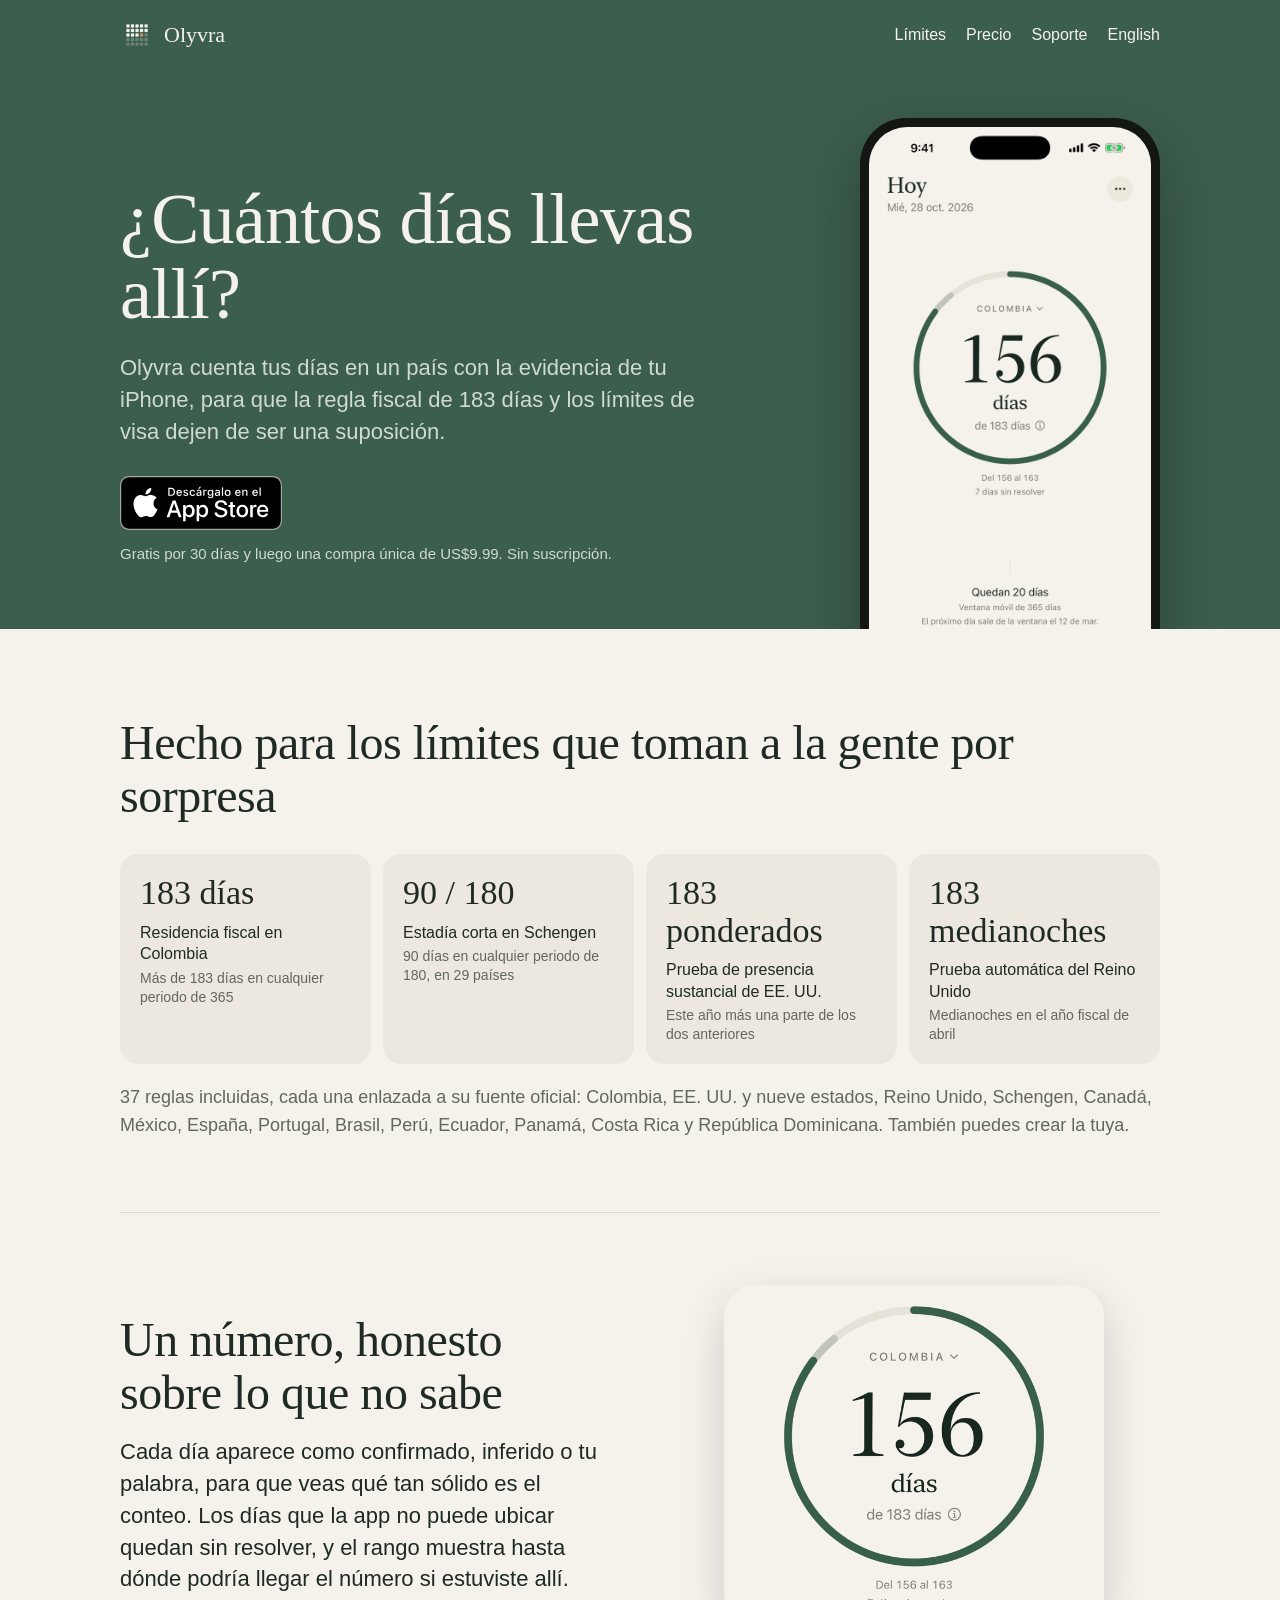
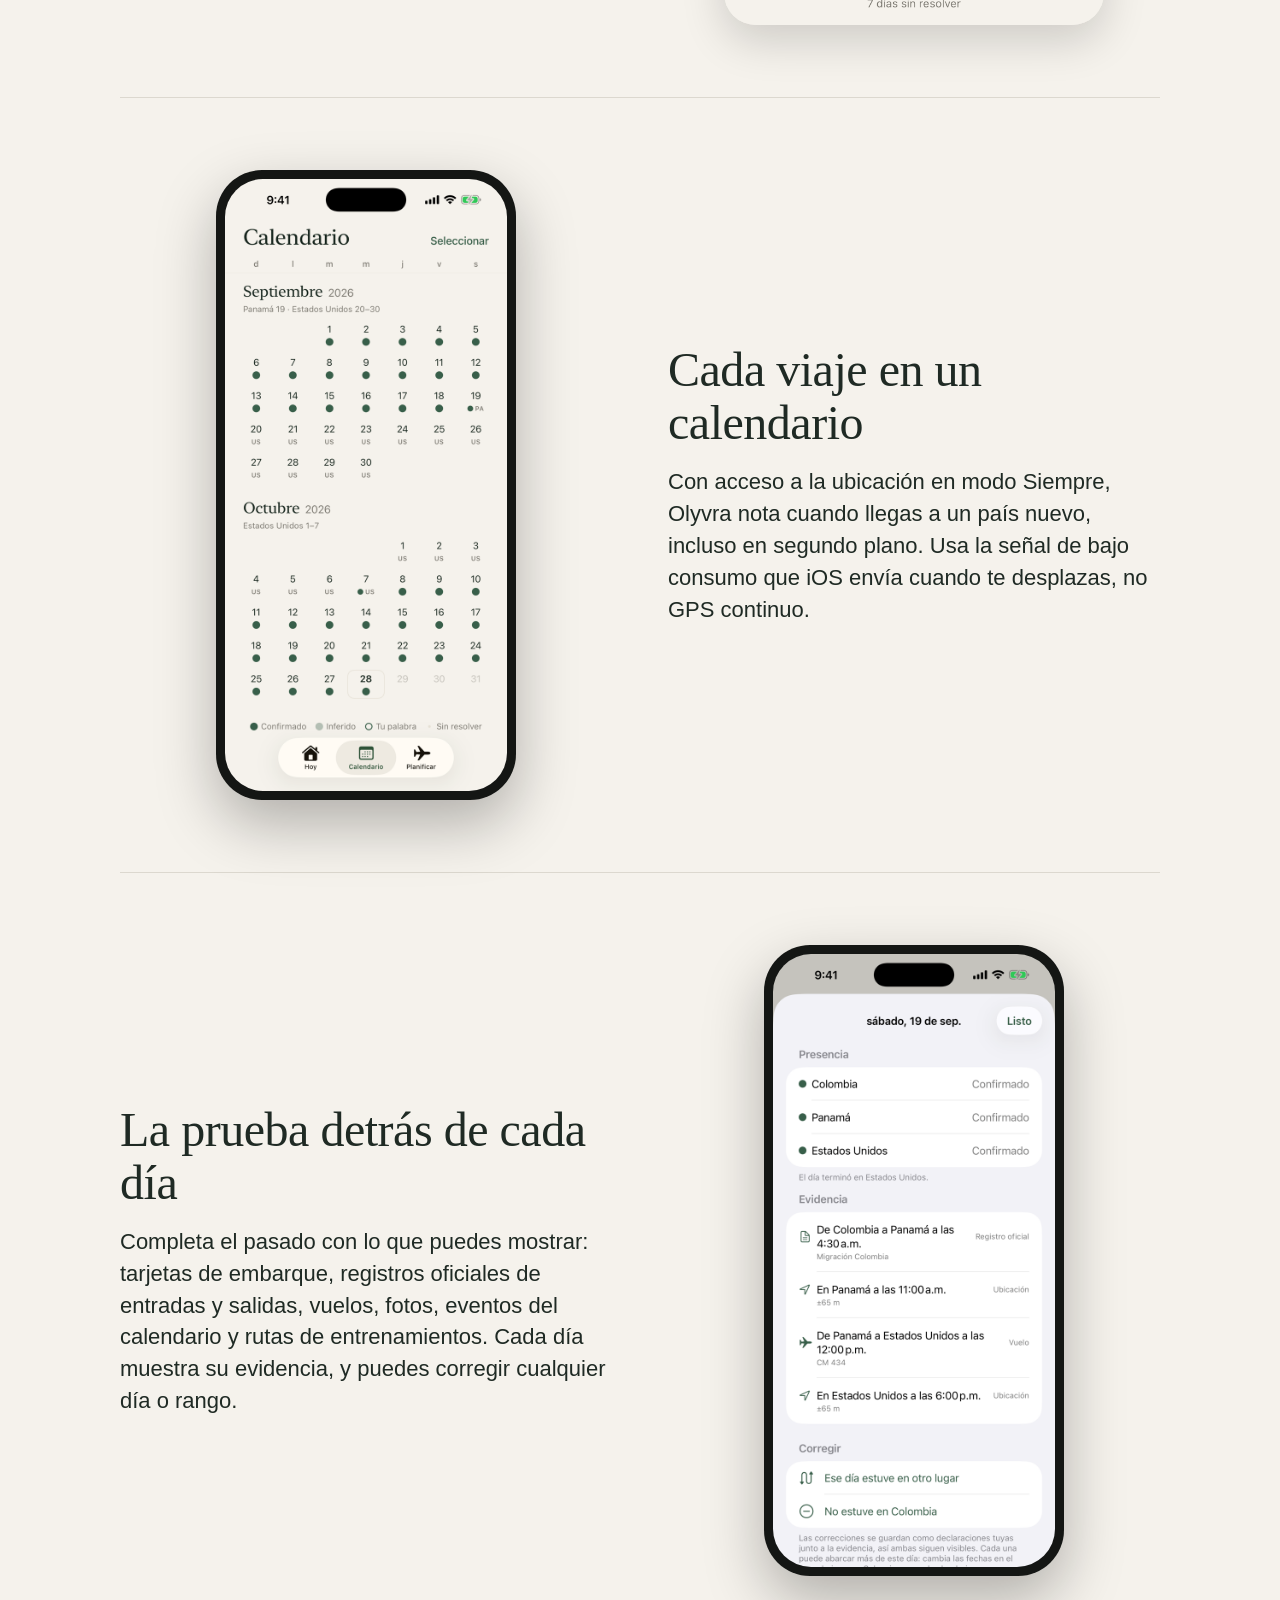
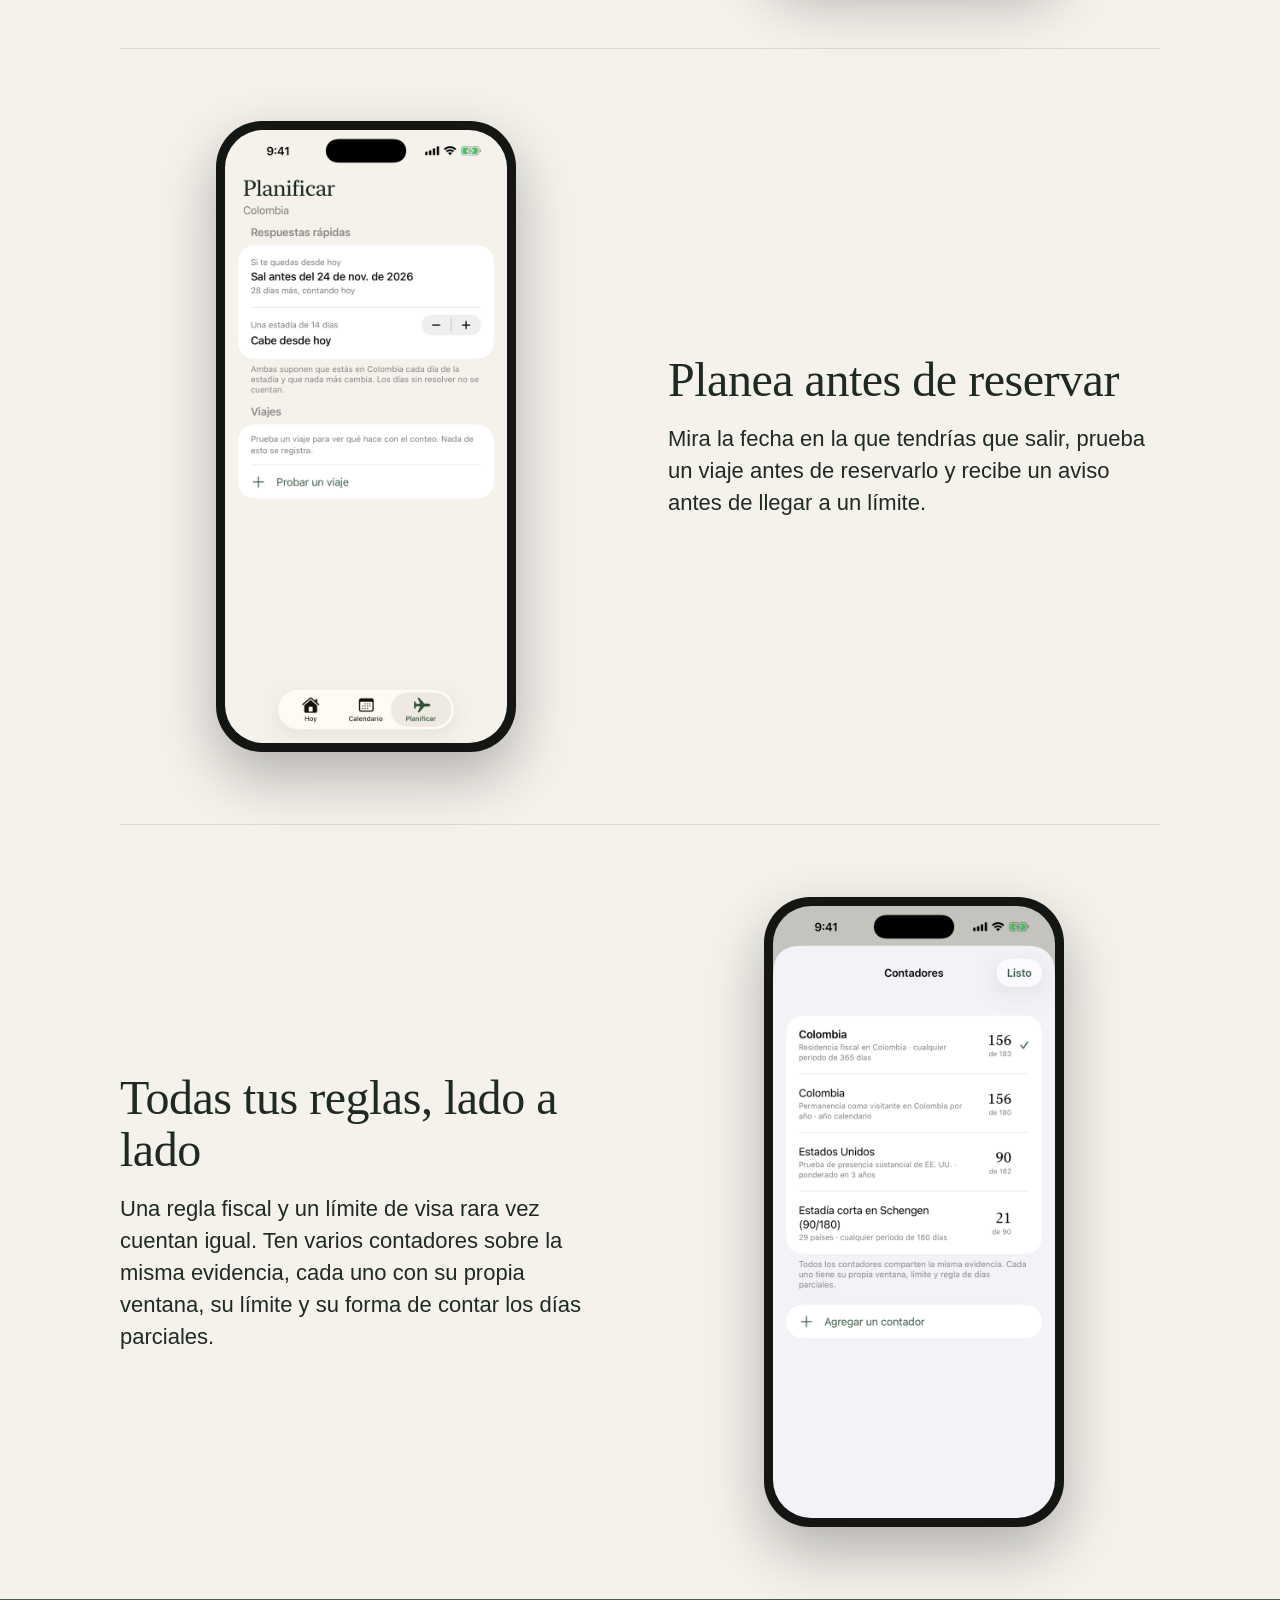
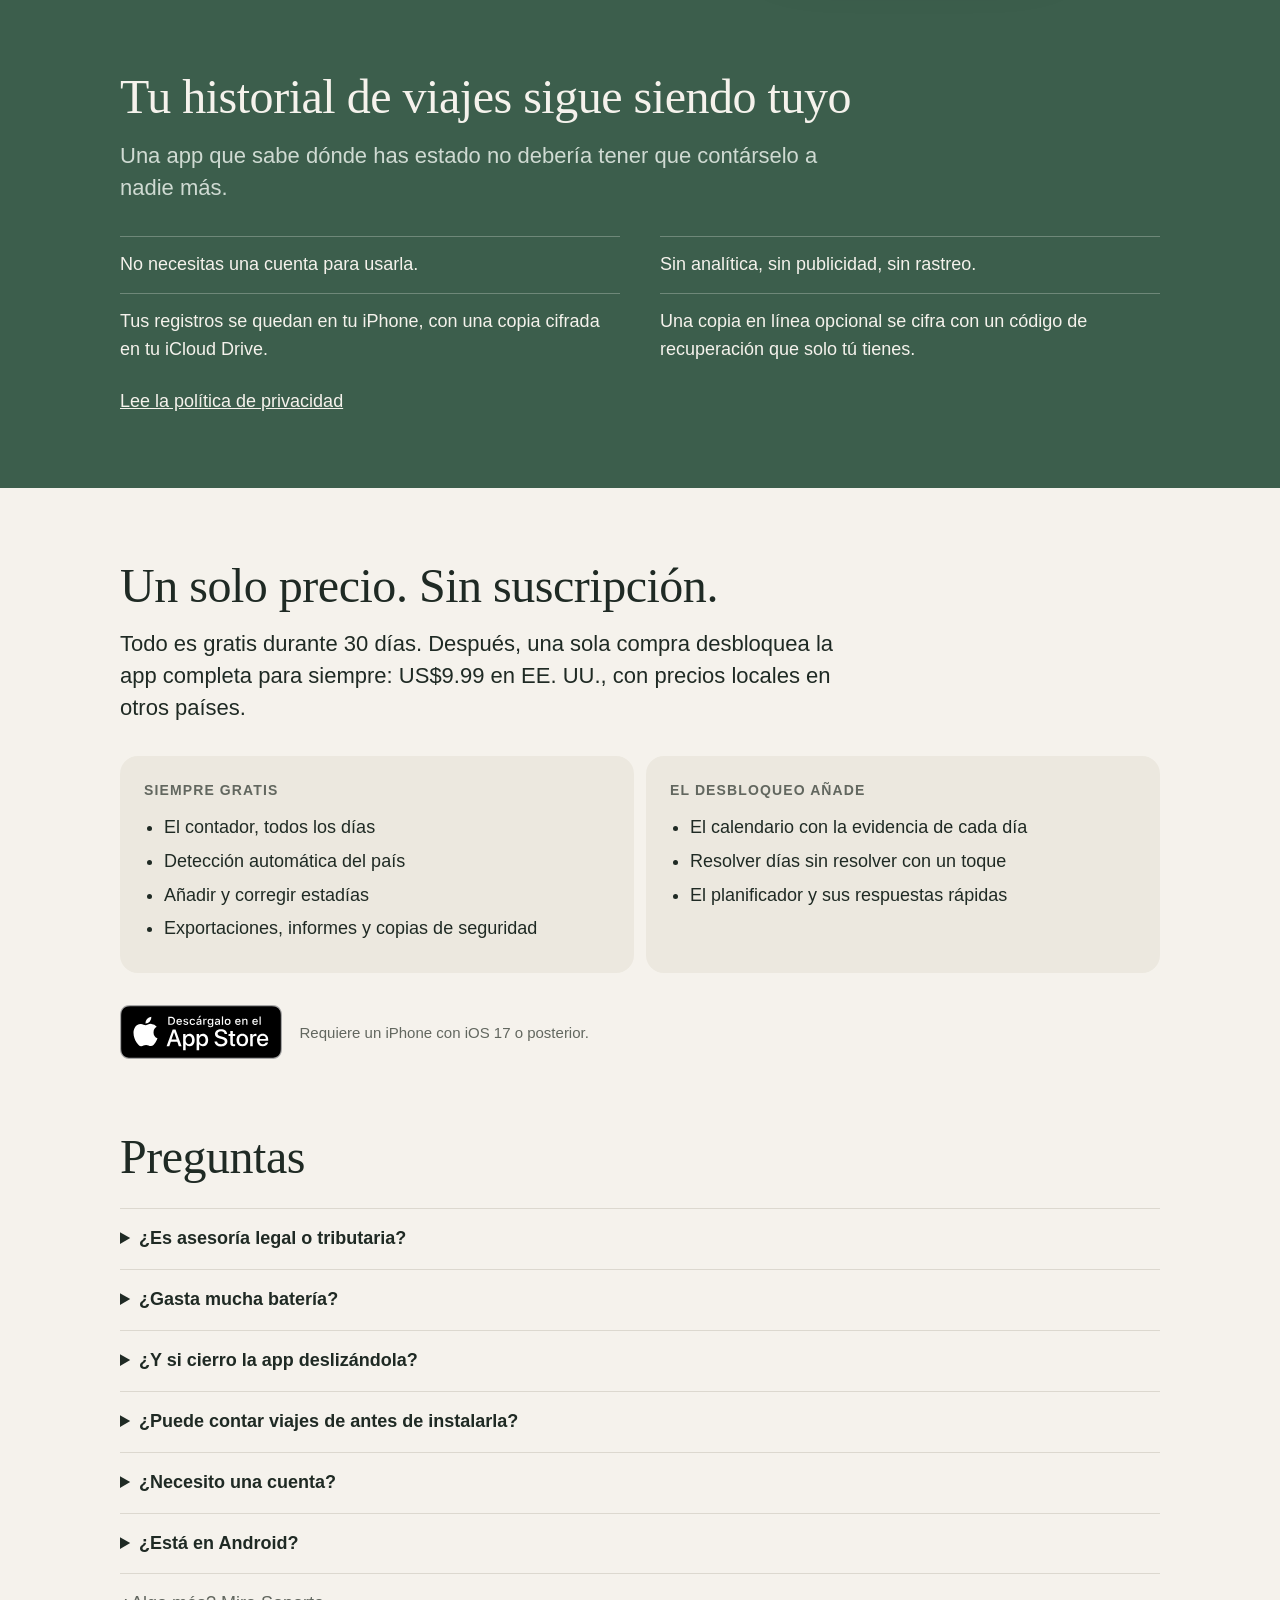
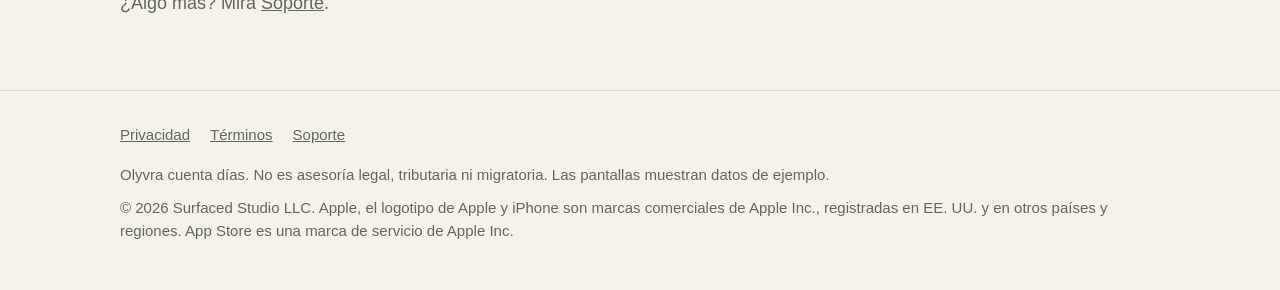
==== es.html @ abf56917 "Update pages from olyvra 234741b" ====
<!doctype html>
<html lang="es">
<head>
<meta charset="utf-8">
<meta name="viewport" content="width=device-width, initial-scale=1">
<title>Olyvra: contador de días para residencia fiscal y visas</title>
<meta name="description" content="Olyvra cuenta los días que pasas en un país, con la evidencia de tu iPhone. Hecho para la regla fiscal de 183 días, Schengen 90/180 y los límites de visa. Sin cuenta obligatoria.">
<link rel="canonical" href="https://olyvra.surfacedtourstudio.com/es.html">
<link rel="alternate" hreflang="en" href="https://olyvra.surfacedtourstudio.com/">
<link rel="alternate" hreflang="es" href="https://olyvra.surfacedtourstudio.com/es.html">
<link rel="alternate" hreflang="x-default" href="https://olyvra.surfacedtourstudio.com/">
<meta name="apple-itunes-app" content="app-id=6828036236">
<meta name="theme-color" content="#3c5e4c">
<meta property="og:type" content="website">
<meta property="og:title" content="Olyvra: contador de días para residencia fiscal y visas">
<meta property="og:description" content="Olyvra cuenta los días que pasas en un país, con la evidencia de tu iPhone. Hecho para la regla fiscal de 183 días, Schengen 90/180 y los límites de visa. Sin cuenta obligatoria.">
<meta property="og:url" content="https://olyvra.surfacedtourstudio.com/es.html">
<meta property="og:image" content="https://olyvra.surfacedtourstudio.com/img/og-es.png">
<meta name="twitter:card" content="summary_large_image">
<link rel="icon" href="img/favicon.png">
<link rel="apple-touch-icon" href="img/apple-touch-icon.png">
<link rel="stylesheet" href="landing.css">
<script type="application/ld+json">{"@context": "https://schema.org", "@type": "MobileApplication", "name": "Olyvra", "operatingSystem": "iOS 17.0 or later", "applicationCategory": "TravelApplication", "description": "Olyvra cuenta los días que pasas en un país, con la evidencia de tu iPhone. Hecho para la regla fiscal de 183 días, Schengen 90/180 y los límites de visa. Sin cuenta obligatoria.", "url": "https://olyvra.surfacedtourstudio.com/es.html", "downloadUrl": "https://apps.apple.com/app/id6828036236", "inLanguage": ["en", "es"], "offers": {"@type": "Offer", "price": "0", "priceCurrency": "USD"}}</script>
</head>
<body>
<header class="hero">
  <div class="wrap">
    <div class="bar">
      <a class="brand" href="es.html"><img src="img/icon-256.png" width="34" height="34" alt="">Olyvra</a>
      <nav><a class="wide" href="#limits">Límites</a><a class="wide" href="#price">Precio</a><a class="wide" href="support.html#es">Soporte</a><a href="index.html" lang="en">English</a></nav>
    </div>
    <div class="hero-grid">
      <div>
        <h1>¿Cuántos días llevas allí?</h1>
        <p class="lede">Olyvra cuenta tus días en un país con la evidencia de tu iPhone, para que la regla fiscal de 183 días y los límites de visa dejen de ser una suposición.</p>
        <div class="get"><a href="https://apps.apple.com/app/id6828036236"><img src="img/es/app-store-badge.svg" width="162" height="54" alt="Descargar en el App Store"></a><span>Gratis por 30 días y luego una compra única de US$9.99. Sin suscripción.</span></div>
      </div>
      <div class="phone"><img src="img/es/1-today.png" width="660" height="1434" fetchpriority="high" alt="Olyvra mostrando 156 de 183 días en Colombia, con 20 días restantes"></div>
    </div>
  </div>
</header>
<main>
  <section class="limits wrap" id="limits">
    <h2>Hecho para los límites que toman a la gente por sorpresa</h2>
    <div class="limit-grid">
      <div class="limit"><b>183 días</b><span>Residencia fiscal en Colombia</span><small>Más de 183 días en cualquier periodo de 365</small></div>
      <div class="limit"><b>90 / 180</b><span>Estadía corta en Schengen</span><small>90 días en cualquier periodo de 180, en 29 países</small></div>
      <div class="limit"><b>183 ponderados</b><span>Prueba de presencia sustancial de EE. UU.</span><small>Este año más una parte de los dos anteriores</small></div>
      <div class="limit"><b>183 medianoches</b><span>Prueba automática del Reino Unido</span><small>Medianoches en el año fiscal de abril</small></div>
    </div>
    <p class="muted">37 reglas incluidas, cada una enlazada a su fuente oficial: Colombia, EE. UU. y nueve estados, Reino Unido, Schengen, Canadá, México, España, Portugal, Brasil, Perú, Ecuador, Panamá, Costa Rica y República Dominicana. También puedes crear la tuya.</p>
  </section>
  <div class="wrap">
    <section class="feature">
      <div><h2>Un número, honesto sobre lo que no sabe</h2><p class="lede">Cada día aparece como confirmado, inferido o tu palabra, para que veas qué tan sólido es el conteo. Los días que la app no puede ubicar quedan sin resolver, y el rango muestra hasta dónde podría llegar el número si estuviste allí.</p></div>
      <div class="crop"><img src="img/es/1-today.png" width="660" height="1434" loading="lazy" alt="El conteo de 156 días, con un rango del 156 al 163 y 7 días sin resolver"></div>
    </section>
    <section class="feature">
      <div><h2>Cada viaje en un calendario</h2><p class="lede">Con acceso a la ubicación en modo Siempre, Olyvra nota cuando llegas a un país nuevo, incluso en segundo plano. Usa la señal de bajo consumo que iOS envía cuando te desplazas, no GPS continuo.</p></div>
      <div class="phone"><img src="img/es/2-calendar.png" width="660" height="1434" loading="lazy" alt="El calendario, con días en Panamá y Estados Unidos marcados"></div>
    </section>
    <section class="feature">
      <div><h2>La prueba detrás de cada día</h2><p class="lede">Completa el pasado con lo que puedes mostrar: tarjetas de embarque, registros oficiales de entradas y salidas, vuelos, fotos, eventos del calendario y rutas de entrenamientos. Cada día muestra su evidencia, y puedes corregir cualquier día o rango.</p></div>
      <div class="phone"><img src="img/es/3-day.png" width="660" height="1434" loading="lazy" alt="Un día de viaje, con un registro oficial, un vuelo y lecturas de ubicación como evidencia"></div>
    </section>
    <section class="feature">
      <div><h2>Planea antes de reservar</h2><p class="lede">Mira la fecha en la que tendrías que salir, prueba un viaje antes de reservarlo y recibe un aviso antes de llegar a un límite.</p></div>
      <div class="phone"><img src="img/es/4-plan.png" width="660" height="1434" loading="lazy" alt="El planificador, con una fecha de salida y una estadía que cabe"></div>
    </section>
    <section class="feature">
      <div><h2>Todas tus reglas, lado a lado</h2><p class="lede">Una regla fiscal y un límite de visa rara vez cuentan igual. Ten varios contadores sobre la misma evidencia, cada uno con su propia ventana, su límite y su forma de contar los días parciales.</p></div>
      <div class="phone"><img src="img/es/5-counters.png" width="660" height="1434" loading="lazy" alt="Cuatro contadores: residencia fiscal en Colombia, permanencia como visitante en Colombia, la prueba de presencia sustancial de EE. UU. y Schengen"></div>
    </section>
  </div>
  <section class="privacy">
    <div class="wrap">
      <h2>Tu historial de viajes sigue siendo tuyo</h2>
      <p class="lede">Una app que sabe dónde has estado no debería tener que contárselo a nadie más.</p>
      <ul>
      <li>No necesitas una cuenta para usarla.</li>
      <li>Sin analítica, sin publicidad, sin rastreo.</li>
      <li>Tus registros se quedan en tu iPhone, con una copia cifrada en tu iCloud Drive.</li>
      <li>Una copia en línea opcional se cifra con un código de recuperación que solo tú tienes.</li>
      </ul>
      <a href="privacy.html#es">Lee la política de privacidad</a>
    </div>
  </section>
  <section class="price wrap" id="price">
    <h2>Un solo precio. Sin suscripción.</h2>
    <p class="lede">Todo es gratis durante 30 días. Después, una sola compra desbloquea la app completa para siempre: US$9.99 en EE. UU., con precios locales en otros países.</p>
    <div class="cols">
      <div class="col"><h3>Siempre gratis</h3><ul><li>El contador, todos los días</li><li>Detección automática del país</li><li>Añadir y corregir estadías</li><li>Exportaciones, informes y copias de seguridad</li></ul></div>
      <div class="col"><h3>El desbloqueo añade</h3><ul><li>El calendario con la evidencia de cada día</li><li>Resolver días sin resolver con un toque</li><li>El planificador y sus respuestas rápidas</li></ul></div>
    </div>
    <div class="get"><a href="https://apps.apple.com/app/id6828036236"><img src="img/es/app-store-badge.svg" width="162" height="54" alt="Descargar en el App Store"></a><span>Requiere un iPhone con iOS 17 o posterior.</span></div>
  </section>
  <section class="faq wrap">
    <h2>Preguntas</h2>
    <details><summary>¿Es asesoría legal o tributaria?</summary><p>No. Olyvra cuenta días. No decide tu residencia fiscal ni tu situación migratoria, que dependen de reglas y hechos que la app no puede ver. Verifica lo importante con la autoridad o con un profesional calificado.</p></details>
    <details><summary>¿Gasta mucha batería?</summary><p>No usa GPS continuo. Se apoya en la señal de ubicación de bajo consumo que iOS ya envía cuando te desplazas una distancia significativa.</p></details>
    <details><summary>¿Y si cierro la app deslizándola?</summary><p>iOS deja de despertar una app que cerraste deslizándola, así que la detección se detiene hasta que la abras de nuevo. Si Olyvra pasa un tiempo sin noticias, envía una notificación para preguntar si sigues en el mismo país, así que activa las notificaciones. Si no, simplemente déjala en segundo plano.</p></details>
    <details><summary>¿Puede contar viajes de antes de instalarla?</summary><p>Sí, con lo que puedes mostrar: tarjetas de embarque, registros de vuelos, registros oficiales, fotos y más. Los días que no puede ubicar quedan sin resolver hasta que los aclares.</p></details>
    <details><summary>¿Necesito una cuenta?</summary><p>No. Solo existe una cuenta para la copia en línea opcional, con Iniciar sesión con Apple, y puedes eliminarla en la app cuando quieras.</p></details>
    <details><summary>¿Está en Android?</summary><p>Por ahora no. Olyvra es para iPhone.</p></details>
    <p class="muted" style="margin-top:16px">¿Algo más? Mira <a href="support.html#es">Soporte</a>.</p>
  </section>
</main>
<footer>
  <div class="wrap">
    <nav><a href="privacy.html#es">Privacidad</a><a href="terms.html#es">Términos</a><a href="support.html#es">Soporte</a></nav>
    <p>Olyvra cuenta días. No es asesoría legal, tributaria ni migratoria. Las pantallas muestran datos de ejemplo.</p>
    <p>© 2026 Surfaced Studio LLC. Apple, el logotipo de Apple y iPhone son marcas comerciales de Apple Inc., registradas en EE. UU. y en otros países y regiones. App Store es una marca de servicio de Apple Inc.</p>
  </div>
</footer>
</body>
</html>
---- landing.css ----
:root {
  --canvas: #f5f2ec;
  --panel: #ece8df;
  --ink: #1f2a24;
  --muted: #62675f;
  --brand: #3c5e4c;
  --brand-deep: #2f4b3d;
  --on-brand: #f5f2ec;
  --on-brand-muted: #cfdad2;
  --rule: #dcd8cf;
  --bezel: #141614;
}
@media (prefers-color-scheme: dark) {
  :root {
    --canvas: #121513;
    --panel: #1b201c;
    --ink: #ece9e2;
    --muted: #9fa59c;
    --rule: #2b302c;
  }
}
* { box-sizing: border-box; }
html { -webkit-text-size-adjust: 100%; scroll-behavior: smooth; }
@media (prefers-reduced-motion: reduce) { html { scroll-behavior: auto; } }
body {
  margin: 0;
  background: var(--canvas);
  color: var(--ink);
  font: 18px/1.55 -apple-system, BlinkMacSystemFont, "Segoe UI", Roboto, Helvetica, Arial, sans-serif;
}
img { display: block; max-width: 100%; height: auto; }
a { color: inherit; }
h1, h2 { font-family: ui-serif, "New York", Georgia, serif; font-weight: 400; letter-spacing: -0.01em; margin: 0; }
h1 { font-size: clamp(42px, 7vw, 72px); line-height: 1.04; }
h2 { font-size: clamp(32px, 4.6vw, 48px); line-height: 1.1; }
p { margin: 0; }
.wrap { max-width: 1080px; margin: 0 auto; padding: 0 20px; }
.lede { font-size: clamp(19px, 2.2vw, 22px); line-height: 1.45; }
.muted { color: var(--muted); }

/* Top bar and hero share the brand green */
.hero { background: var(--brand); color: var(--on-brand); overflow: hidden; }
.bar { display: flex; align-items: center; justify-content: space-between; padding: 18px 0; }
.brand { display: flex; align-items: center; gap: 10px; text-decoration: none; font-family: ui-serif, "New York", Georgia, serif; font-size: 22px; }
.brand img { width: 34px; height: 34px; border-radius: 8px; }
.bar nav { display: flex; gap: 20px; font-size: 16px; }
.bar nav a { text-decoration: none; }
.bar nav a:hover { text-decoration: underline; }
.bar nav a.wide { display: none; }
.hero-grid { display: grid; gap: 40px; align-items: center; padding: 28px 0 0; }
.hero .lede { color: var(--on-brand-muted); margin: 20px 0 28px; max-width: 34em; }
.get { display: flex; flex-wrap: wrap; align-items: center; gap: 12px 18px; }
.get img { height: 54px; width: auto; }
.get span { font-size: 15px; color: var(--on-brand-muted); }
.hero .phone { margin: 0 auto -90px; }

/* A simple phone around a real app screen */
.phone { width: min(300px, 76vw); padding: 9px; background: var(--bezel); border-radius: 46px; box-shadow: 0 24px 60px rgba(0, 0, 0, 0.28); }
.phone img { border-radius: 38px; width: 100%; }

/* The Today screen, close up on the count and its range */
.crop { width: min(380px, 84vw); margin: 0 auto; aspect-ratio: 660 / 590; border-radius: 32px; overflow: hidden; background: #f5f2ec; box-shadow: 0 16px 44px rgba(0, 0, 0, 0.16); }
.crop img { width: 100%; height: 100%; object-fit: cover; object-position: 50% 35.5%; }

/* The limits */
.limits { padding-top: 64px; padding-bottom: 72px; }
.limit-grid { display: grid; gap: 12px; margin: 32px 0 20px; }
.limit { background: var(--panel); border-radius: 18px; padding: 20px; }
.limit b { display: block; font-family: ui-serif, "New York", Georgia, serif; font-weight: 400; font-size: clamp(28px, 3vw, 34px); line-height: 1.1; overflow-wrap: break-word; }
.limit span { display: block; margin-top: 10px; font-size: 16px; line-height: 1.35; }
.limit small { display: block; margin-top: 4px; font-size: 14px; line-height: 1.35; color: var(--muted); }

/* Features */
.feature { display: grid; gap: 32px; align-items: center; padding: 56px 0; border-top: 1px solid var(--rule); }
.feature .phone { margin: 0 auto; }
.feature h2 { margin-bottom: 16px; }
.feature p { max-width: 30em; }

/* Privacy */
.privacy { background: var(--brand); color: var(--on-brand); padding: 72px 0; }
.privacy .lede { color: var(--on-brand-muted); margin-top: 16px; max-width: 34em; }
.privacy ul { list-style: none; margin: 32px 0 24px; padding: 0; display: grid; gap: 14px 40px; }
.privacy li { padding-top: 14px; border-top: 1px solid rgba(245, 242, 236, 0.28); }
.privacy a { color: var(--on-brand); }

/* Price */
.price { padding-top: 72px; padding-bottom: 72px; }
.price .lede { margin-top: 16px; max-width: 34em; }
.cols { display: grid; gap: 12px; margin: 32px 0; }
.col { background: var(--panel); border-radius: 18px; padding: 24px; }
.col h3 { margin: 0 0 12px; font-size: 14px; letter-spacing: 0.08em; text-transform: uppercase; font-weight: 600; color: var(--muted); }
.col ul { margin: 0; padding-left: 20px; }
.col li { margin-bottom: 6px; }
.price .get img { height: 54px; }
.price .get span { color: var(--muted); }

/* Questions */
.faq { padding-bottom: 72px; }
.faq h2 { margin-bottom: 24px; }
details { border-top: 1px solid var(--rule); padding: 16px 0; }
details:last-of-type { border-bottom: 1px solid var(--rule); }
summary { cursor: pointer; font-weight: 600; }
details p { margin-top: 10px; max-width: 42em; color: var(--muted); }

footer { border-top: 1px solid var(--rule); padding: 32px 0 48px; font-size: 15px; color: var(--muted); }
footer nav { display: flex; flex-wrap: wrap; gap: 8px 20px; margin-bottom: 16px; }
footer p + p { margin-top: 10px; }

a:focus-visible, summary:focus-visible { outline: 2px solid currentColor; outline-offset: 3px; border-radius: 4px; }

@media (min-width: 520px) {
  .limit-grid { grid-template-columns: repeat(2, minmax(0, 1fr)); }
}
@media (min-width: 1000px) {
  .limit-grid { grid-template-columns: repeat(4, minmax(0, 1fr)); }
}
@media (min-width: 760px) {
  .bar nav a.wide { display: inline; }
  .hero-grid { grid-template-columns: 1.15fr 0.85fr; padding-top: 48px; }
  .hero .phone { margin: 0 0 -120px auto; }
  .limits { padding-top: 88px; }
  .feature { grid-template-columns: 1fr 1fr; gap: 56px; padding: 72px 0; }
  .feature:nth-of-type(even) .phone, .feature:nth-of-type(even) .crop { order: -1; }
  .privacy ul { grid-template-columns: 1fr 1fr; }
  .cols { grid-template-columns: 1fr 1fr; }
}
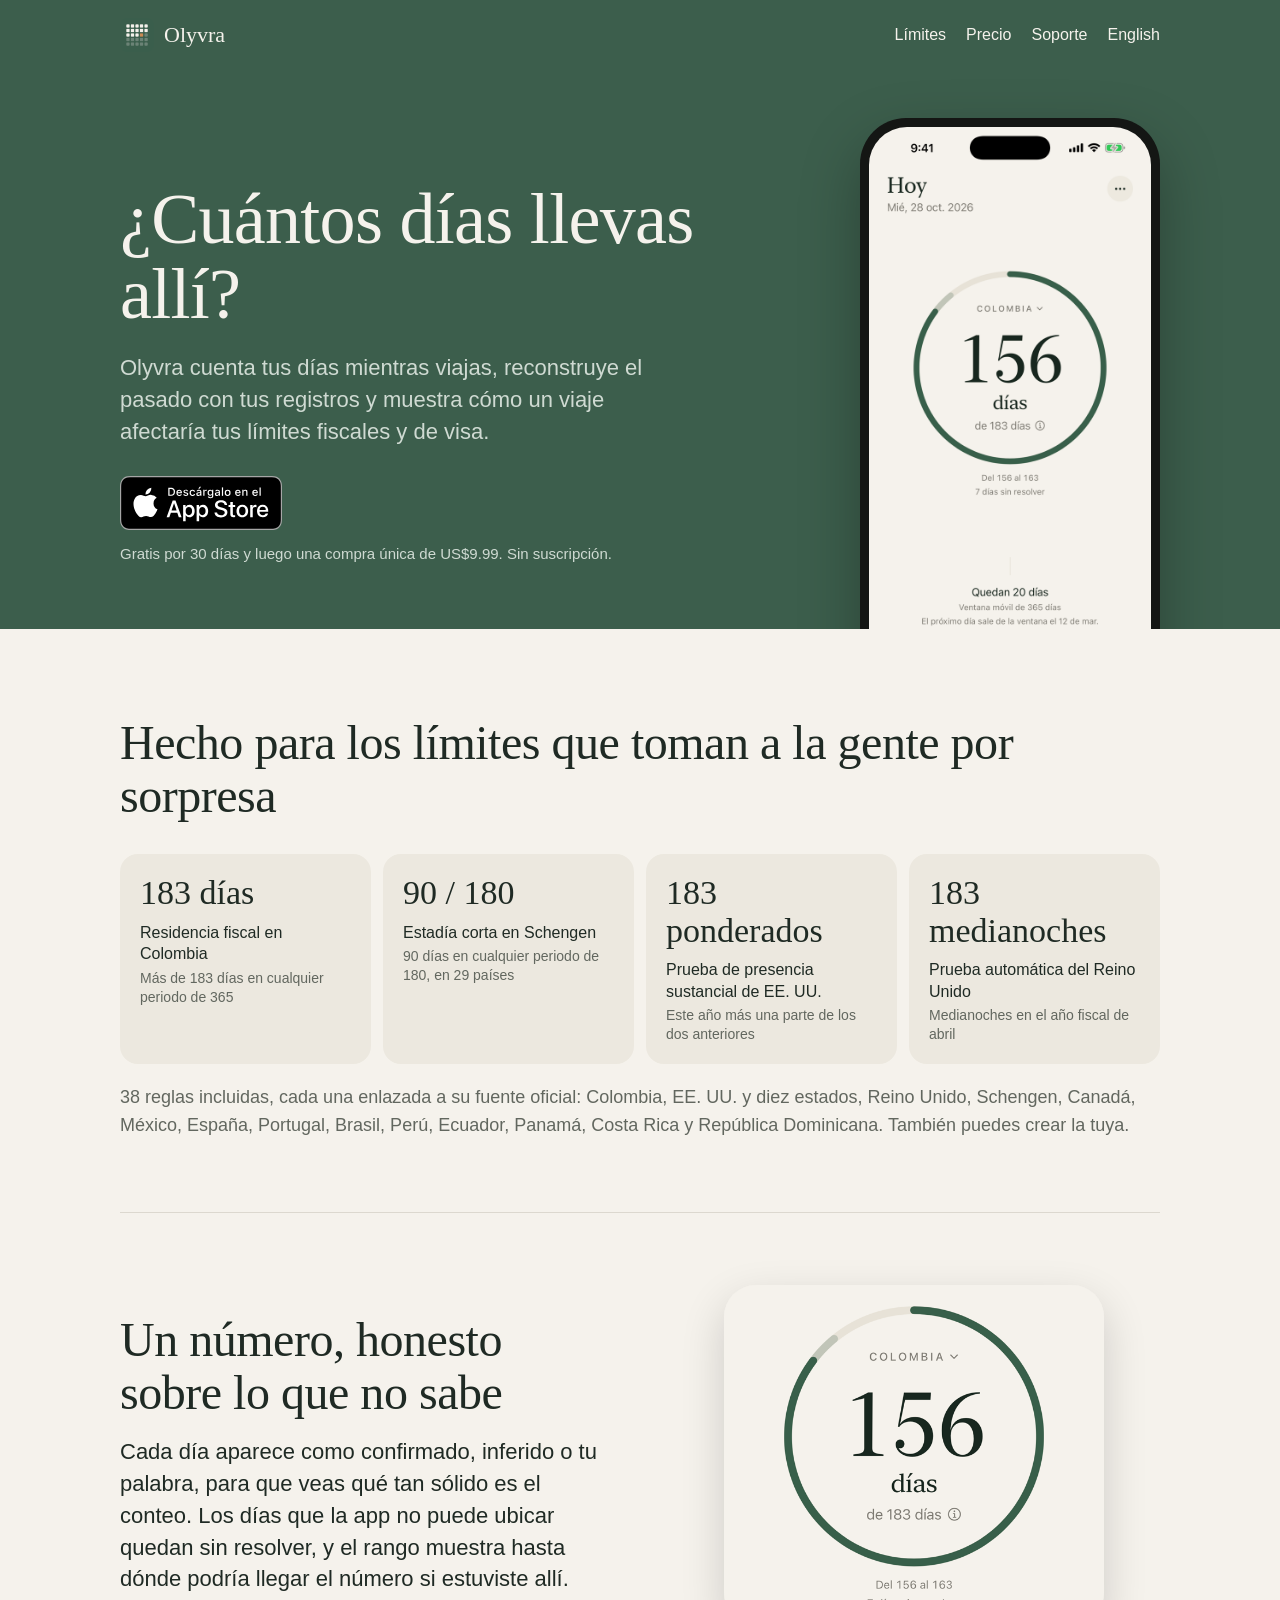
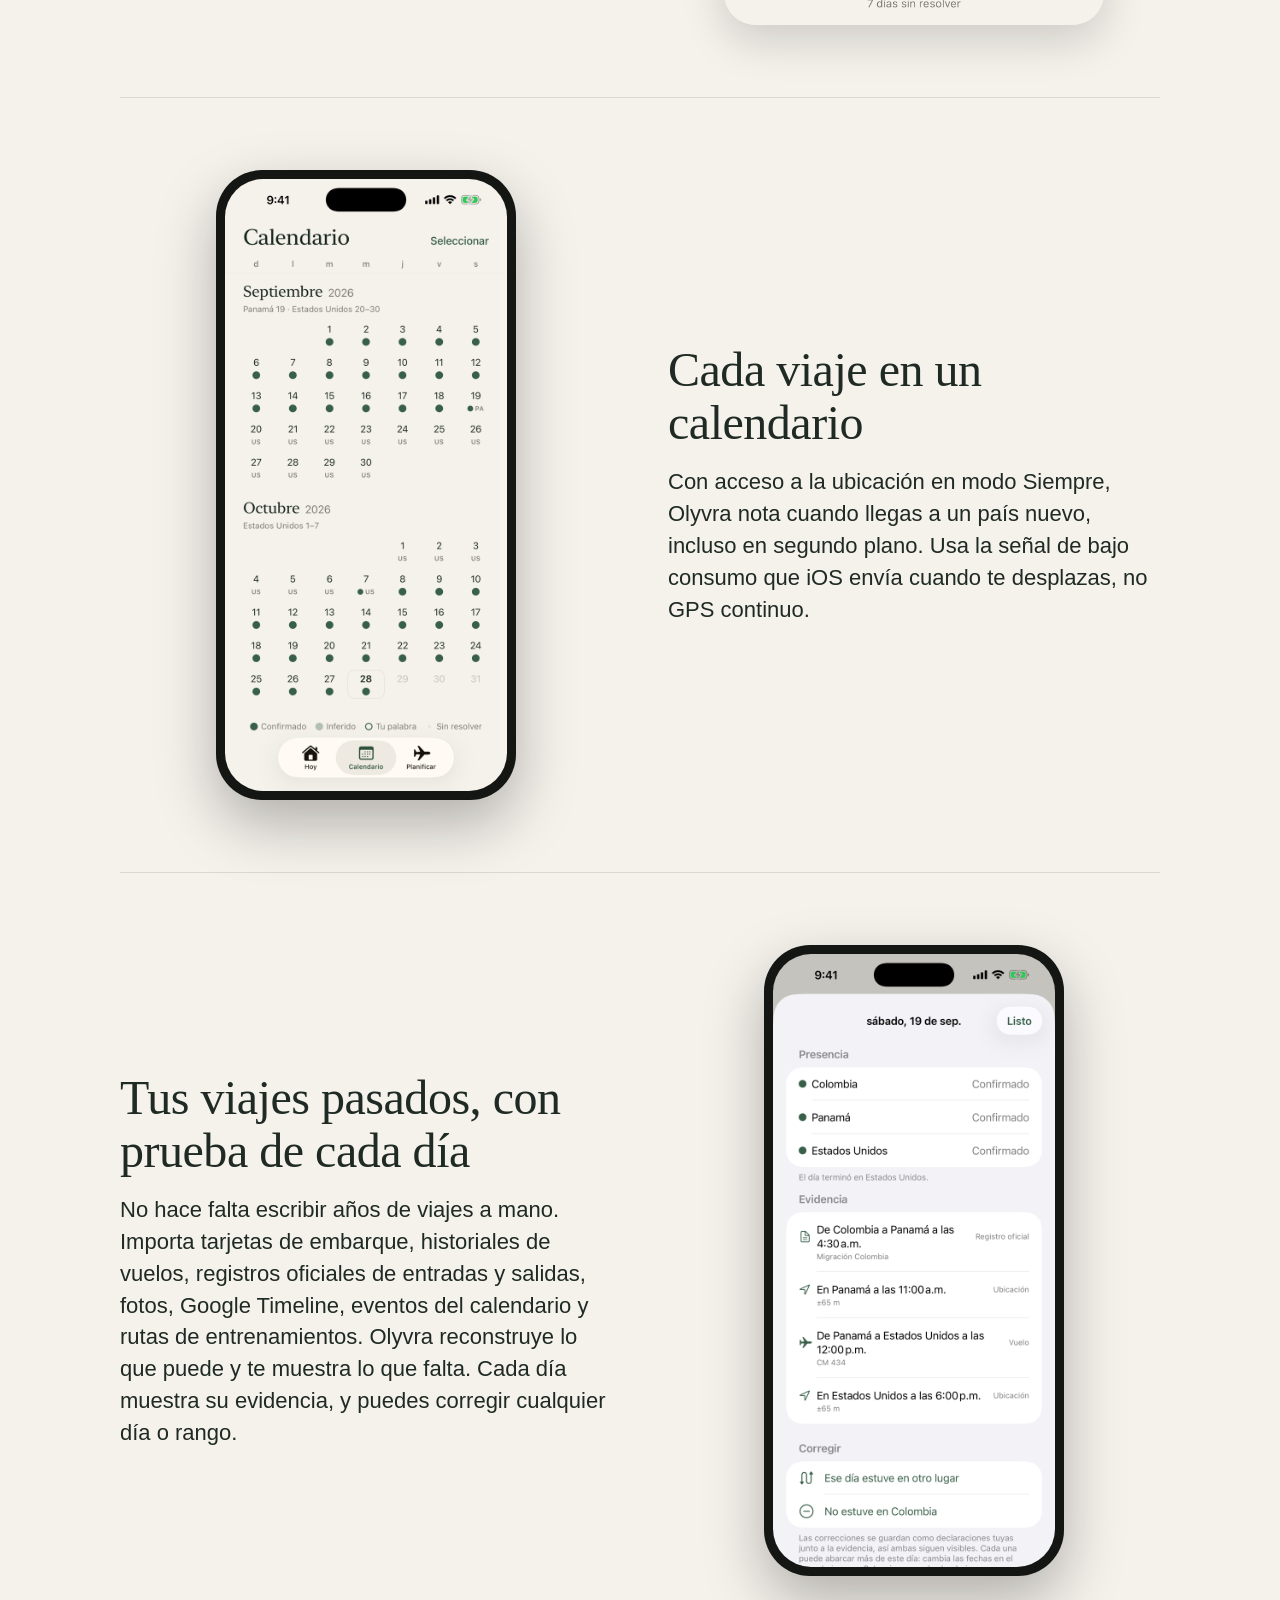
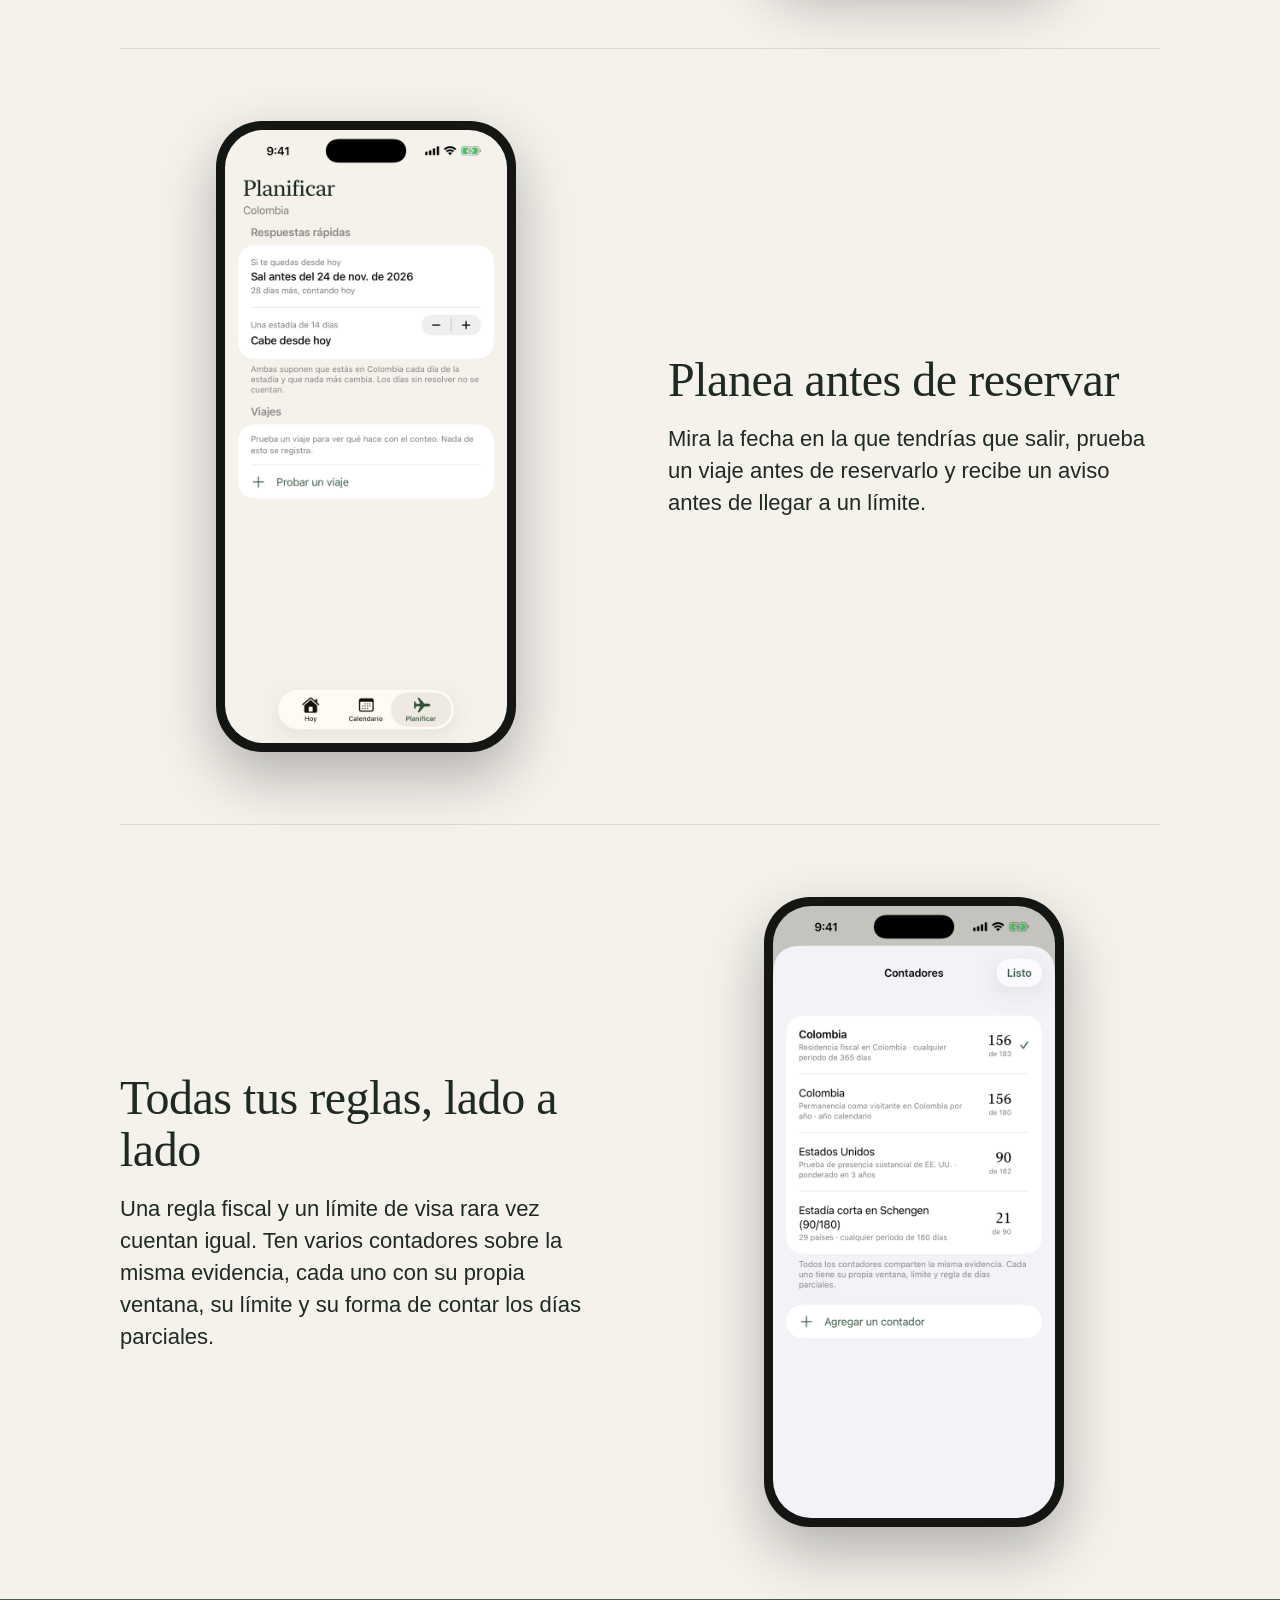
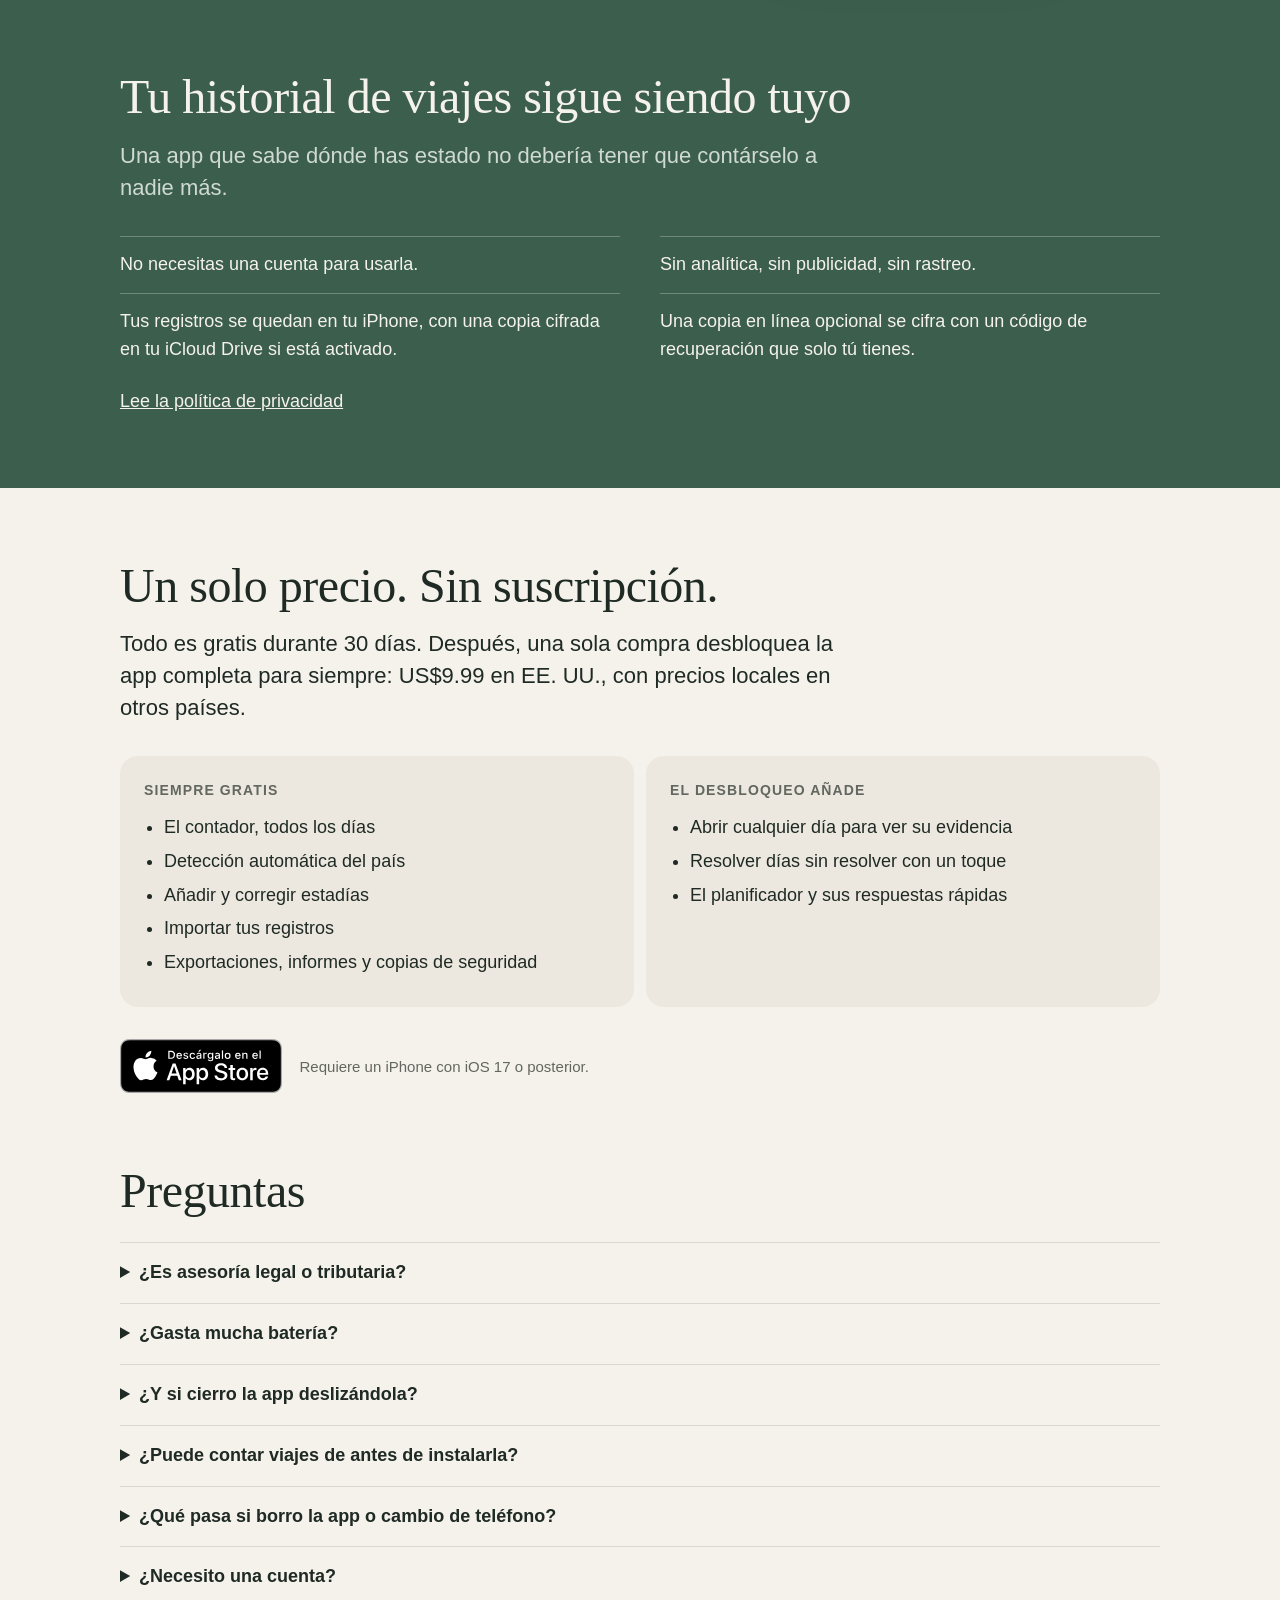
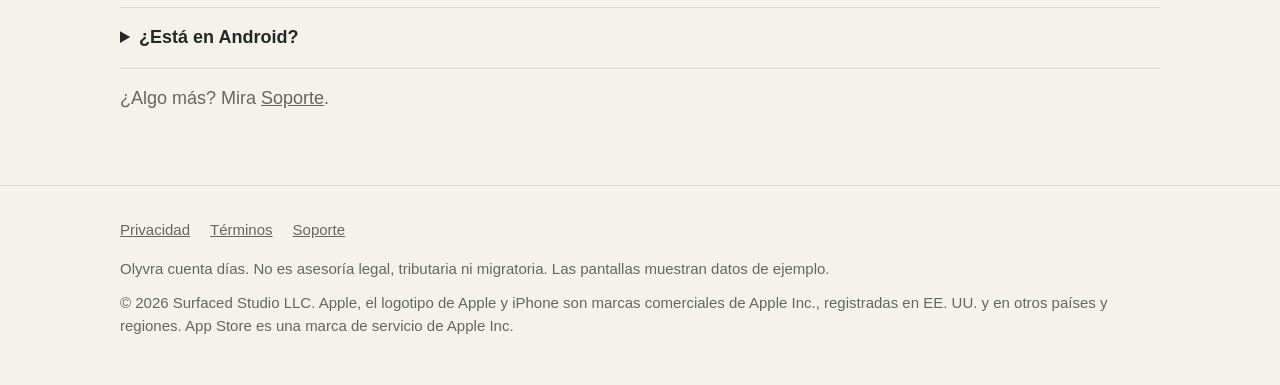
==== commit 12026df2: "Update pages from olyvra f281645" ====
--- a/es.html
+++ b/es.html
@@ -32,7 +32,7 @@
     <div class="hero-grid">
       <div>
         <h1>¿Cuántos días llevas allí?</h1>
-        <p class="lede">Olyvra cuenta tus días en un país con la evidencia de tu iPhone, para que la regla fiscal de 183 días y los límites de visa dejen de ser una suposición.</p>
+        <p class="lede">Olyvra cuenta tus días mientras viajas, reconstruye el pasado con tus registros y muestra cómo un viaje afectaría tus límites fiscales y de visa.</p>
         <div class="get"><a href="https://apps.apple.com/app/id6828036236"><img src="img/es/app-store-badge.svg" width="162" height="54" alt="Descargar en el App Store"></a><span>Gratis por 30 días y luego una compra única de US$9.99. Sin suscripción.</span></div>
       </div>
       <div class="phone"><img src="img/es/1-today.png" width="660" height="1434" fetchpriority="high" alt="Olyvra mostrando 156 de 183 días en Colombia, con 20 días restantes"></div>
@@ -48,7 +48,7 @@
       <div class="limit"><b>183 ponderados</b><span>Prueba de presencia sustancial de EE. UU.</span><small>Este año más una parte de los dos anteriores</small></div>
       <div class="limit"><b>183 medianoches</b><span>Prueba automática del Reino Unido</span><small>Medianoches en el año fiscal de abril</small></div>
     </div>
-    <p class="muted">37 reglas incluidas, cada una enlazada a su fuente oficial: Colombia, EE. UU. y nueve estados, Reino Unido, Schengen, Canadá, México, España, Portugal, Brasil, Perú, Ecuador, Panamá, Costa Rica y República Dominicana. También puedes crear la tuya.</p>
+    <p class="muted">38 reglas incluidas, cada una enlazada a su fuente oficial: Colombia, EE. UU. y diez estados, Reino Unido, Schengen, Canadá, México, España, Portugal, Brasil, Perú, Ecuador, Panamá, Costa Rica y República Dominicana. También puedes crear la tuya.</p>
   </section>
   <div class="wrap">
     <section class="feature">
@@ -60,7 +60,7 @@
       <div class="phone"><img src="img/es/2-calendar.png" width="660" height="1434" loading="lazy" alt="El calendario, con días en Panamá y Estados Unidos marcados"></div>
     </section>
     <section class="feature">
-      <div><h2>La prueba detrás de cada día</h2><p class="lede">Completa el pasado con lo que puedes mostrar: tarjetas de embarque, registros oficiales de entradas y salidas, vuelos, fotos, eventos del calendario y rutas de entrenamientos. Cada día muestra su evidencia, y puedes corregir cualquier día o rango.</p></div>
+      <div><h2>Tus viajes pasados, con prueba de cada día</h2><p class="lede">No hace falta escribir años de viajes a mano. Importa tarjetas de embarque, historiales de vuelos, registros oficiales de entradas y salidas, fotos, Google Timeline, eventos del calendario y rutas de entrenamientos. Olyvra reconstruye lo que puede y te muestra lo que falta. Cada día muestra su evidencia, y puedes corregir cualquier día o rango.</p></div>
       <div class="phone"><img src="img/es/3-day.png" width="660" height="1434" loading="lazy" alt="Un día de viaje, con un registro oficial, un vuelo y lecturas de ubicación como evidencia"></div>
     </section>
     <section class="feature">
@@ -79,7 +79,7 @@
       <ul>
       <li>No necesitas una cuenta para usarla.</li>
       <li>Sin analítica, sin publicidad, sin rastreo.</li>
-      <li>Tus registros se quedan en tu iPhone, con una copia cifrada en tu iCloud Drive.</li>
+      <li>Tus registros se quedan en tu iPhone, con una copia cifrada en tu iCloud Drive si está activado.</li>
       <li>Una copia en línea opcional se cifra con un código de recuperación que solo tú tienes.</li>
       </ul>
       <a href="privacy.html#es">Lee la política de privacidad</a>
@@ -89,8 +89,8 @@
     <h2>Un solo precio. Sin suscripción.</h2>
     <p class="lede">Todo es gratis durante 30 días. Después, una sola compra desbloquea la app completa para siempre: US$9.99 en EE. UU., con precios locales en otros países.</p>
     <div class="cols">
-      <div class="col"><h3>Siempre gratis</h3><ul><li>El contador, todos los días</li><li>Detección automática del país</li><li>Añadir y corregir estadías</li><li>Exportaciones, informes y copias de seguridad</li></ul></div>
-      <div class="col"><h3>El desbloqueo añade</h3><ul><li>El calendario con la evidencia de cada día</li><li>Resolver días sin resolver con un toque</li><li>El planificador y sus respuestas rápidas</li></ul></div>
+      <div class="col"><h3>Siempre gratis</h3><ul><li>El contador, todos los días</li><li>Detección automática del país</li><li>Añadir y corregir estadías</li><li>Importar tus registros</li><li>Exportaciones, informes y copias de seguridad</li></ul></div>
+      <div class="col"><h3>El desbloqueo añade</h3><ul><li>Abrir cualquier día para ver su evidencia</li><li>Resolver días sin resolver con un toque</li><li>El planificador y sus respuestas rápidas</li></ul></div>
     </div>
     <div class="get"><a href="https://apps.apple.com/app/id6828036236"><img src="img/es/app-store-badge.svg" width="162" height="54" alt="Descargar en el App Store"></a><span>Requiere un iPhone con iOS 17 o posterior.</span></div>
   </section>
@@ -100,6 +100,7 @@
     <details><summary>¿Gasta mucha batería?</summary><p>No usa GPS continuo. Se apoya en la señal de ubicación de bajo consumo que iOS ya envía cuando te desplazas una distancia significativa.</p></details>
     <details><summary>¿Y si cierro la app deslizándola?</summary><p>iOS deja de despertar una app que cerraste deslizándola, así que la detección se detiene hasta que la abras de nuevo. Si Olyvra pasa un tiempo sin noticias, envía una notificación para preguntar si sigues en el mismo país, así que activa las notificaciones. Si no, simplemente déjala en segundo plano.</p></details>
     <details><summary>¿Puede contar viajes de antes de instalarla?</summary><p>Sí, con lo que puedes mostrar: tarjetas de embarque, registros de vuelos, registros oficiales, fotos y más. Los días que no puede ubicar quedan sin resolver hasta que los aclares.</p></details>
+    <details><summary>¿Qué pasa si borro la app o cambio de teléfono?</summary><p>Con iCloud Drive activado, o con la copia en línea, una nueva instalación puede recuperar tus registros. Sin ninguna de las dos, tu copia se queda en el iPhone y se borra con la app, así que guarda una copia desde Ajustes, Exportar.</p></details>
     <details><summary>¿Necesito una cuenta?</summary><p>No. Solo existe una cuenta para la copia en línea opcional, con Iniciar sesión con Apple, y puedes eliminarla en la app cuando quieras.</p></details>
     <details><summary>¿Está en Android?</summary><p>Por ahora no. Olyvra es para iPhone.</p></details>
     <p class="muted" style="margin-top:16px">¿Algo más? Mira <a href="support.html#es">Soporte</a>.</p>
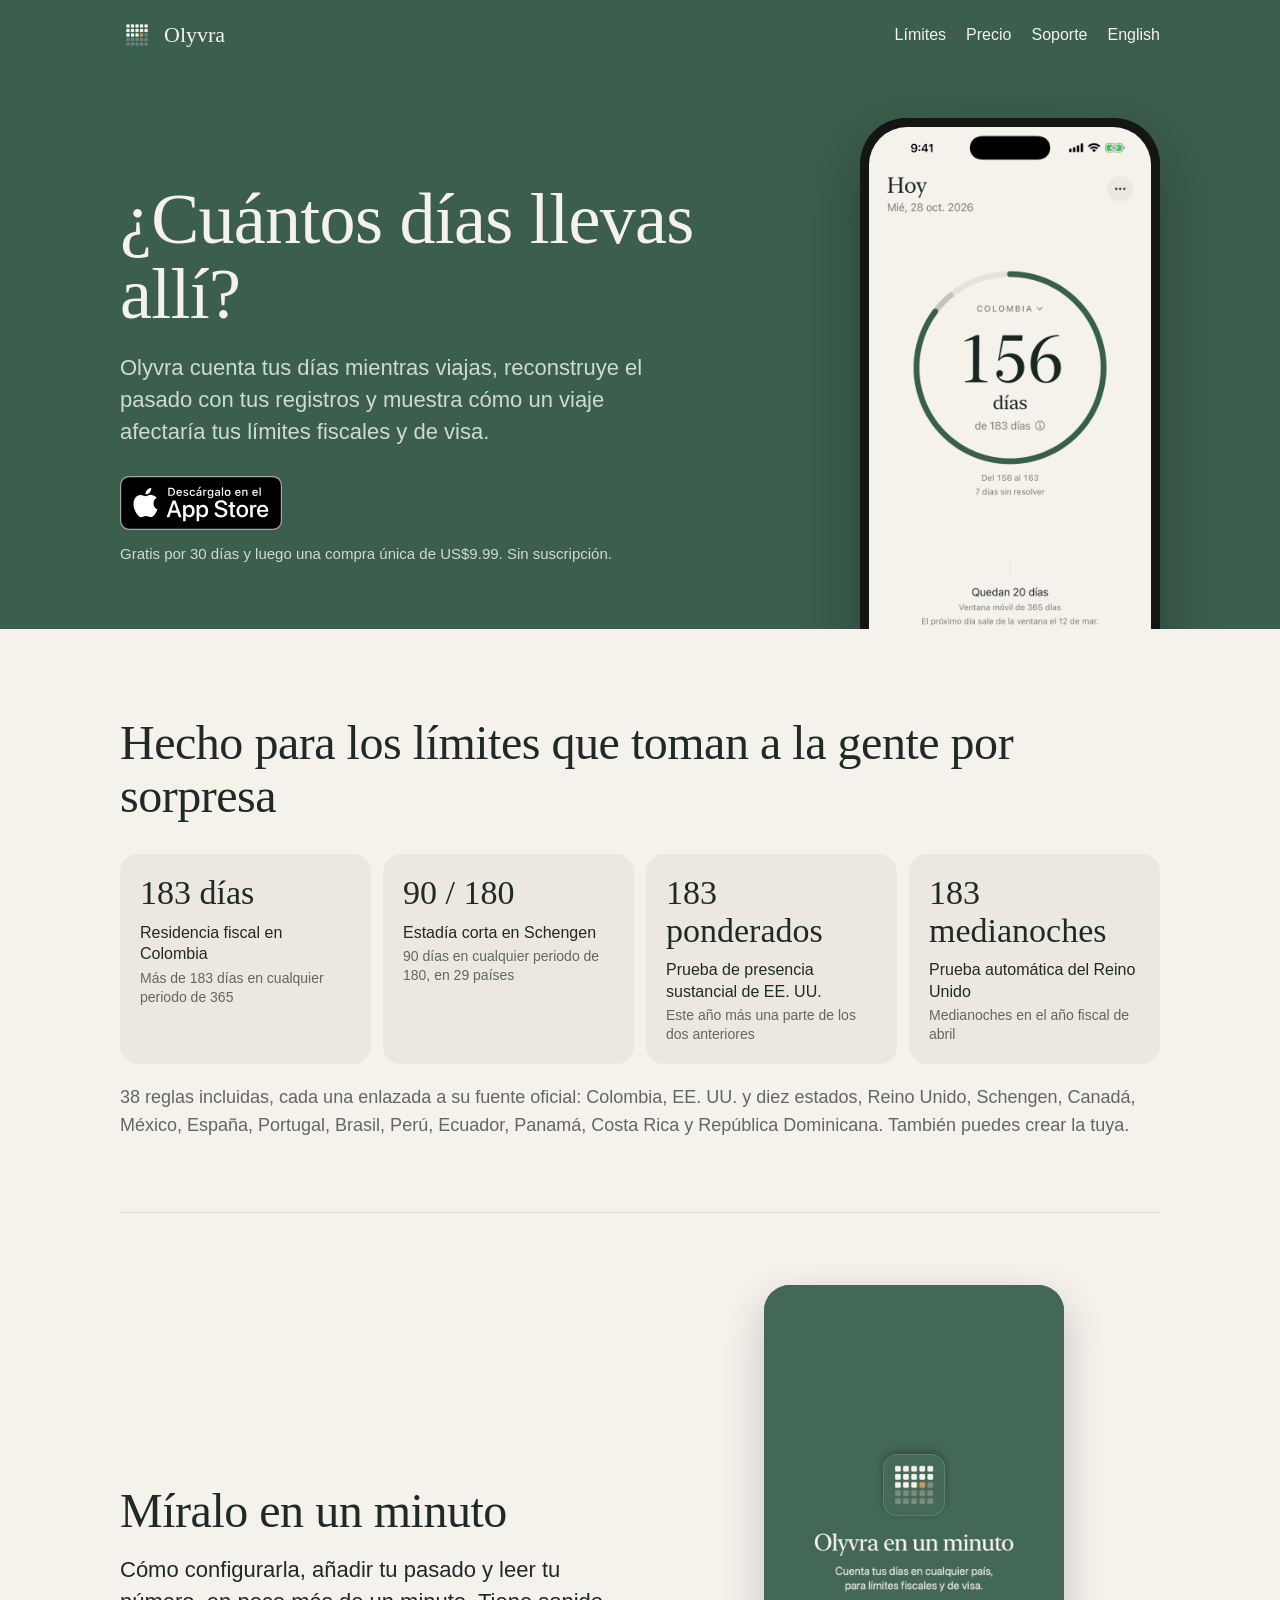
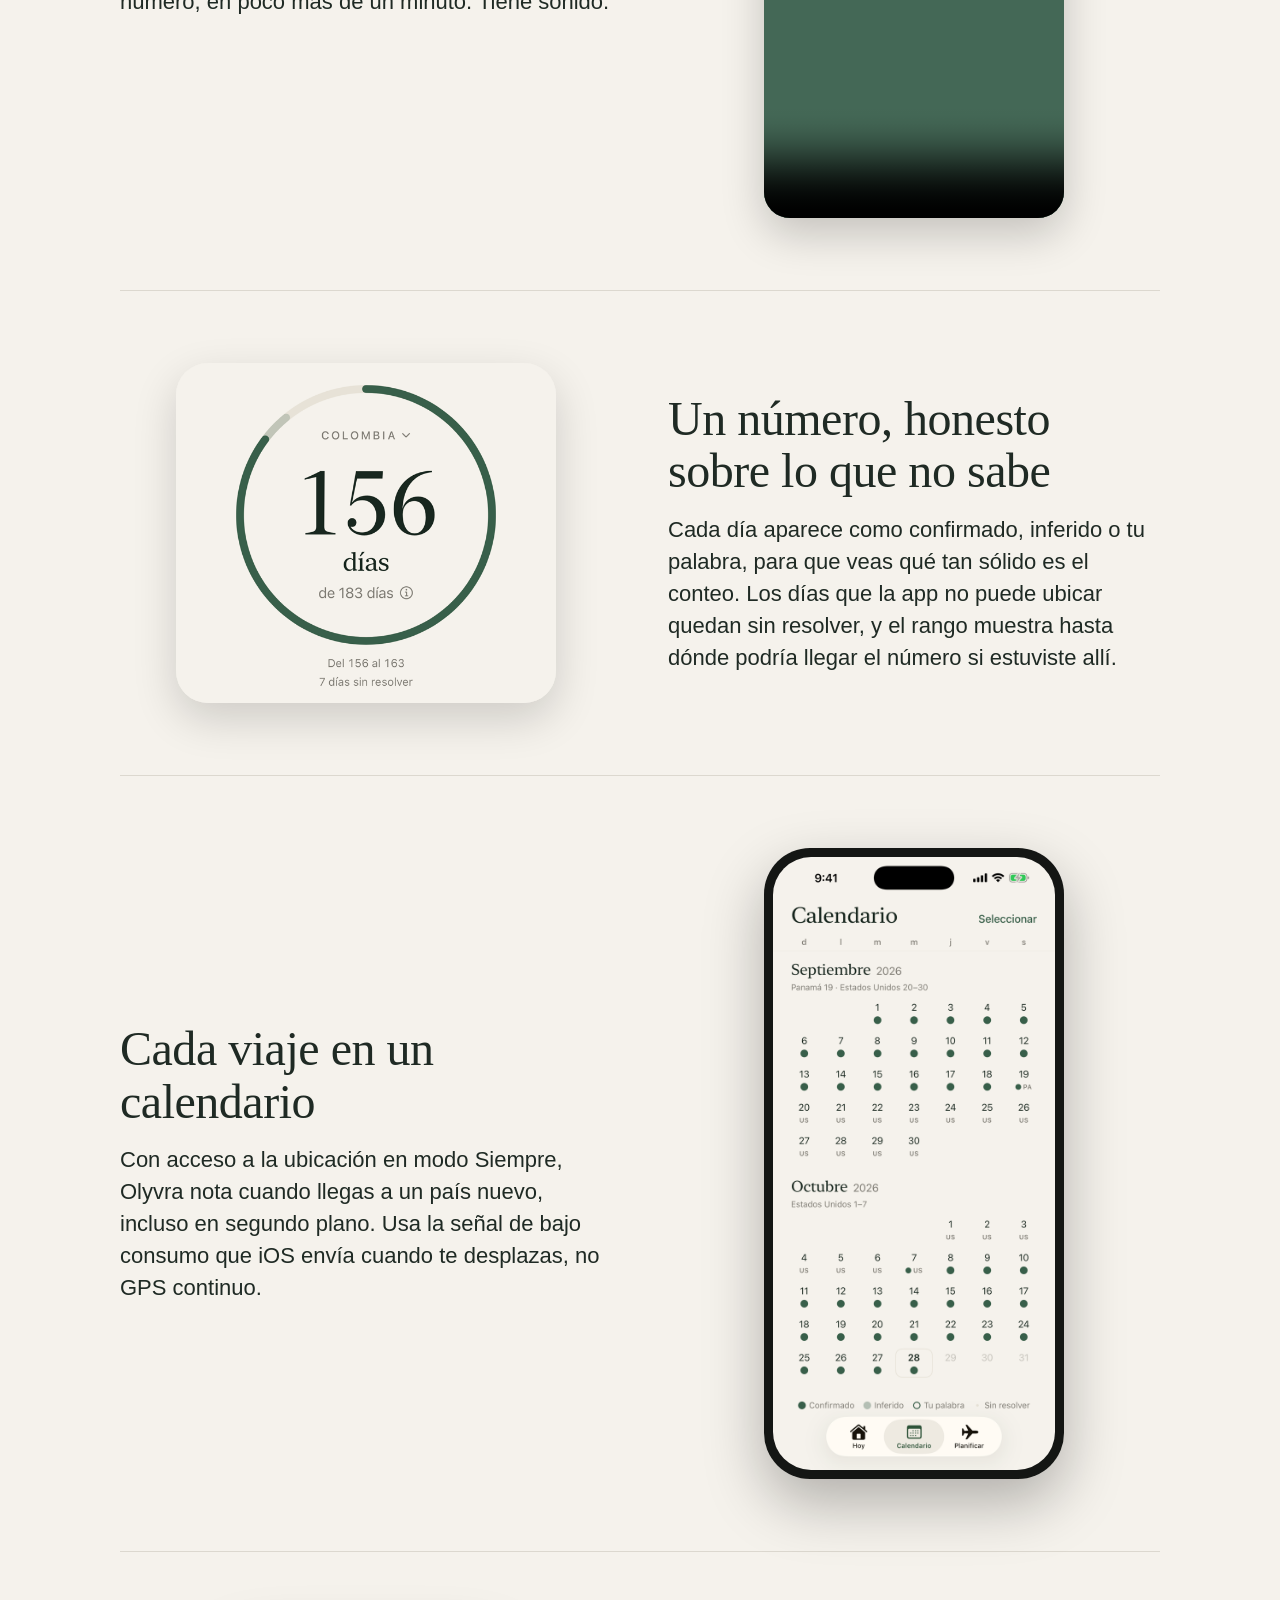
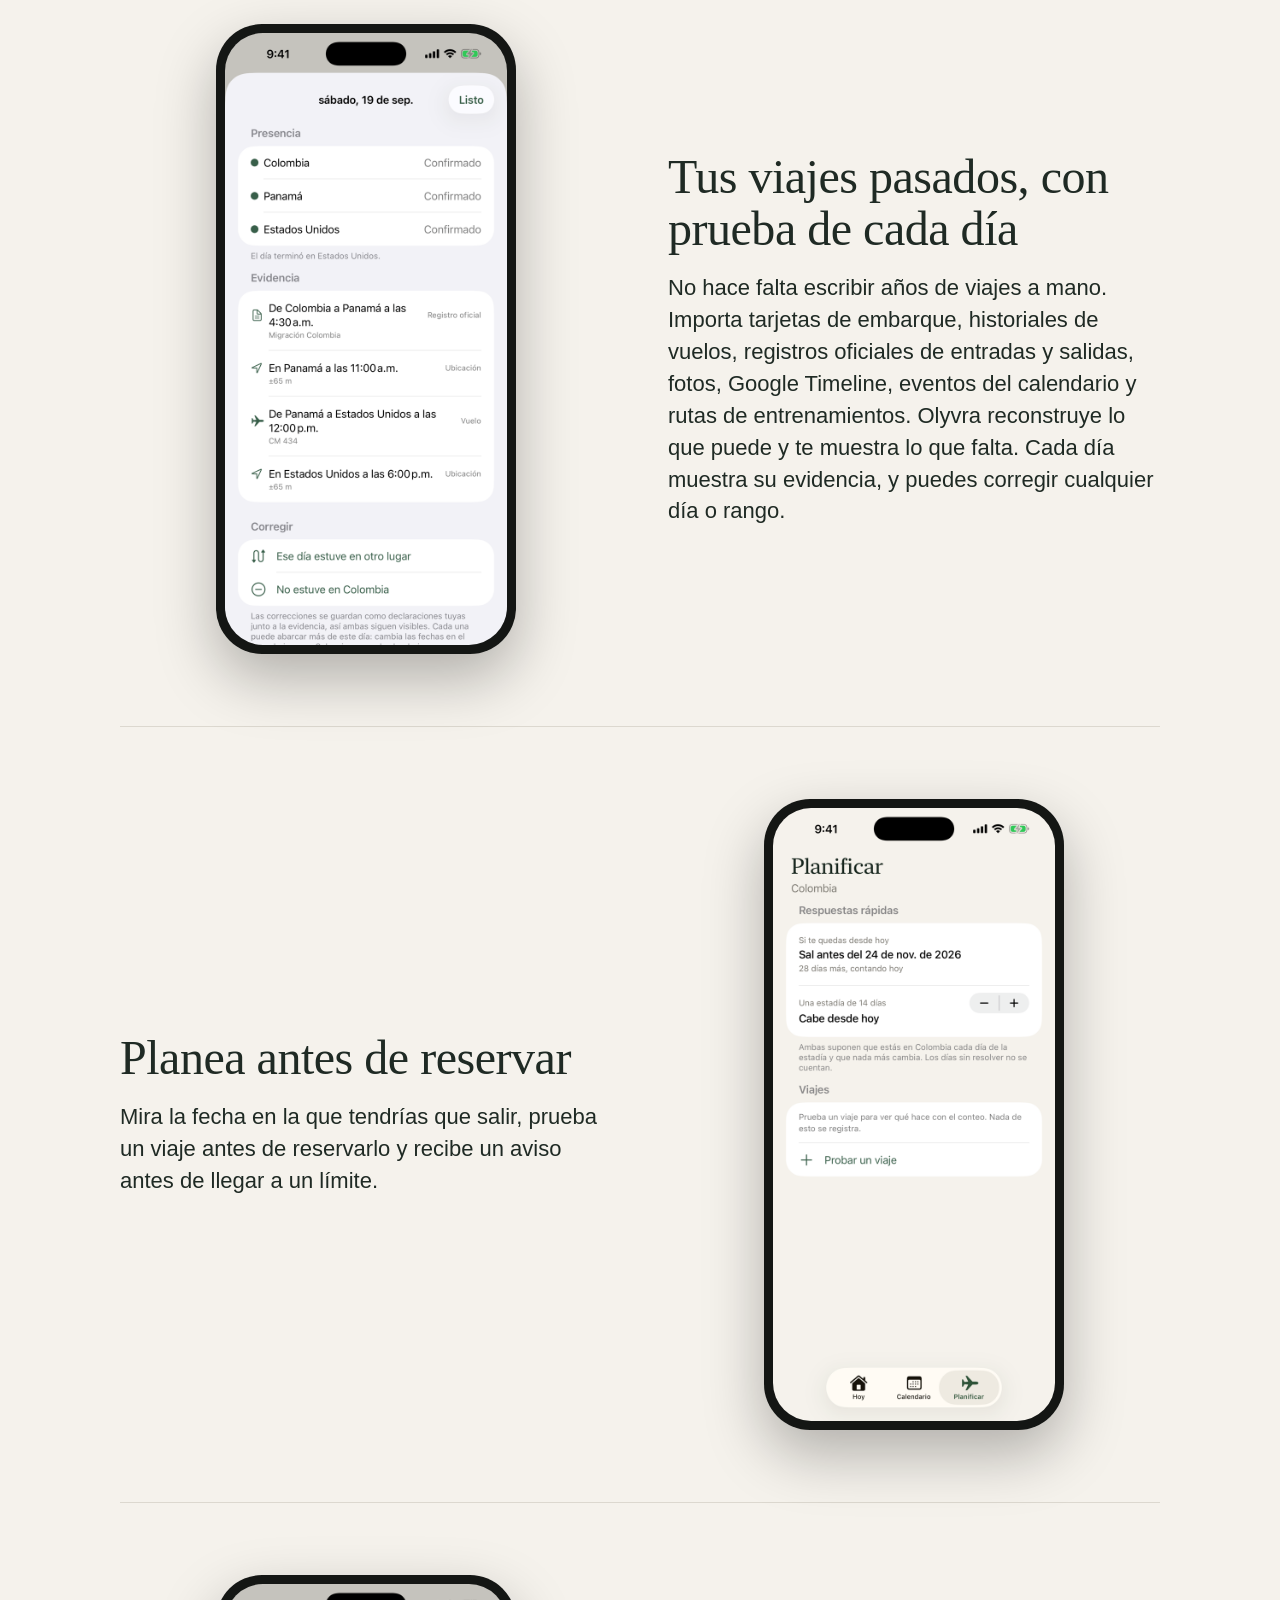
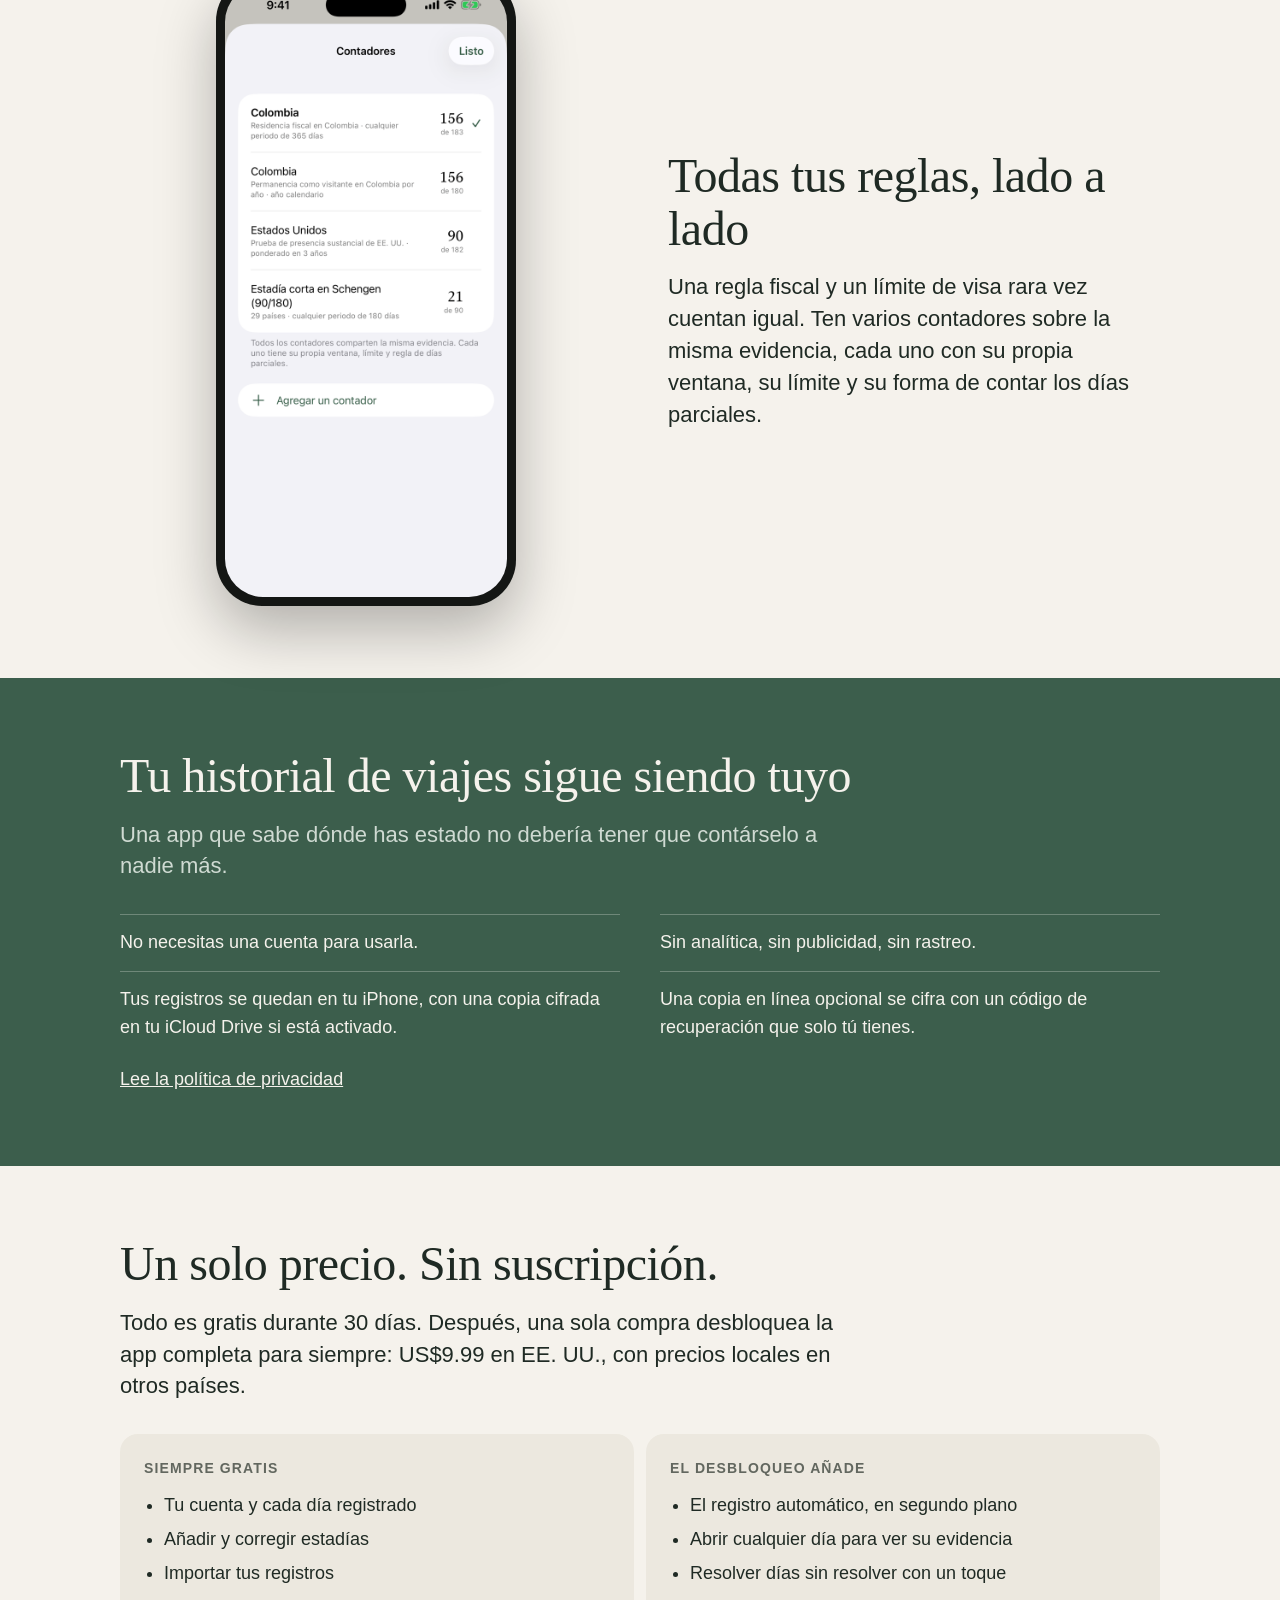
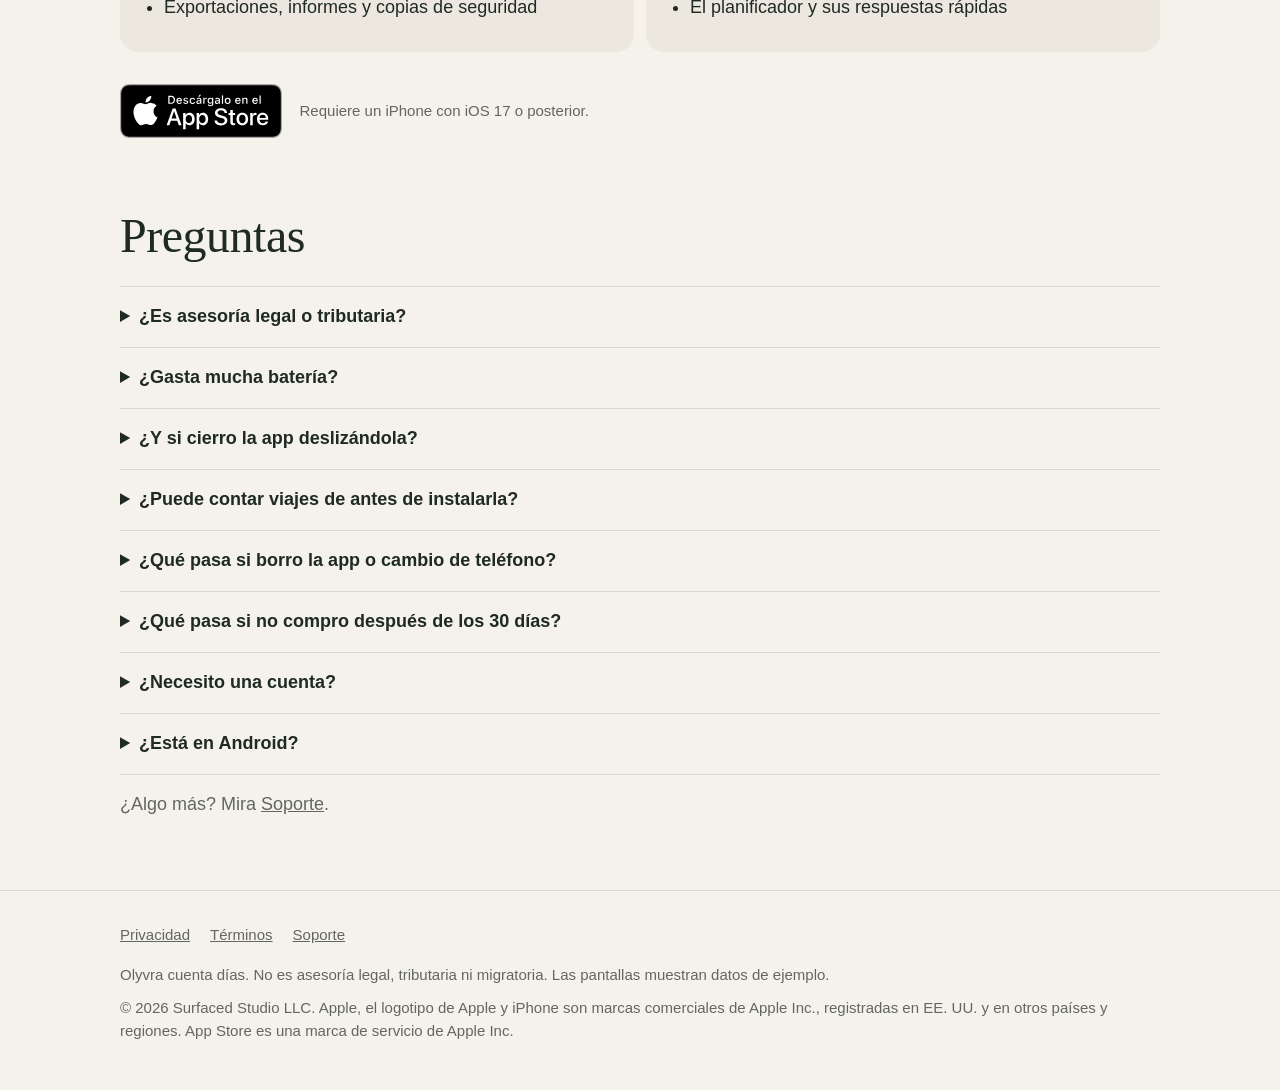
==== commit 1ad474ad: "Update pages from olyvra f281645" ====
--- a/es.html
+++ b/es.html
@@ -52,6 +52,10 @@
   </section>
   <div class="wrap">
     <section class="feature">
+      <div><h2>Míralo en un minuto</h2><p class="lede">Cómo configurarla, añadir tu pasado y leer tu número, en poco más de un minuto. Tiene sonido.</p></div>
+      <div class="clip"><video controls playsinline preload="none" width="720" height="1280" poster="video/tutorial-es-poster.jpg" aria-label="Un tutorial de Olyvra de un minuto, con datos de ejemplo"><source src="video/tutorial-es.mp4" type="video/mp4"></video></div>
+    </section>
+    <section class="feature">
       <div><h2>Un número, honesto sobre lo que no sabe</h2><p class="lede">Cada día aparece como confirmado, inferido o tu palabra, para que veas qué tan sólido es el conteo. Los días que la app no puede ubicar quedan sin resolver, y el rango muestra hasta dónde podría llegar el número si estuviste allí.</p></div>
       <div class="crop"><img src="img/es/1-today.png" width="660" height="1434" loading="lazy" alt="El conteo de 156 días, con un rango del 156 al 163 y 7 días sin resolver"></div>
     </section>
@@ -89,8 +93,8 @@
     <h2>Un solo precio. Sin suscripción.</h2>
     <p class="lede">Todo es gratis durante 30 días. Después, una sola compra desbloquea la app completa para siempre: US$9.99 en EE. UU., con precios locales en otros países.</p>
     <div class="cols">
-      <div class="col"><h3>Siempre gratis</h3><ul><li>El contador, todos los días</li><li>Detección automática del país</li><li>Añadir y corregir estadías</li><li>Importar tus registros</li><li>Exportaciones, informes y copias de seguridad</li></ul></div>
-      <div class="col"><h3>El desbloqueo añade</h3><ul><li>Abrir cualquier día para ver su evidencia</li><li>Resolver días sin resolver con un toque</li><li>El planificador y sus respuestas rápidas</li></ul></div>
+      <div class="col"><h3>Siempre gratis</h3><ul><li>Tu cuenta y cada día registrado</li><li>Añadir y corregir estadías</li><li>Importar tus registros</li><li>Exportaciones, informes y copias de seguridad</li></ul></div>
+      <div class="col"><h3>El desbloqueo añade</h3><ul><li>El registro automático, en segundo plano</li><li>Abrir cualquier día para ver su evidencia</li><li>Resolver días sin resolver con un toque</li><li>El planificador y sus respuestas rápidas</li></ul></div>
     </div>
     <div class="get"><a href="https://apps.apple.com/app/id6828036236"><img src="img/es/app-store-badge.svg" width="162" height="54" alt="Descargar en el App Store"></a><span>Requiere un iPhone con iOS 17 o posterior.</span></div>
   </section>
@@ -101,6 +105,7 @@
     <details><summary>¿Y si cierro la app deslizándola?</summary><p>iOS deja de despertar una app que cerraste deslizándola, así que la detección se detiene hasta que la abras de nuevo. Si Olyvra pasa un tiempo sin noticias, envía una notificación para preguntar si sigues en el mismo país, así que activa las notificaciones. Si no, simplemente déjala en segundo plano.</p></details>
     <details><summary>¿Puede contar viajes de antes de instalarla?</summary><p>Sí, con lo que puedes mostrar: tarjetas de embarque, registros de vuelos, registros oficiales, fotos y más. Los días que no puede ubicar quedan sin resolver hasta que los aclares.</p></details>
     <details><summary>¿Qué pasa si borro la app o cambio de teléfono?</summary><p>Con iCloud Drive activado, o con la copia en línea, una nueva instalación puede recuperar tus registros. Sin ninguna de las dos, tu copia se queda en el iPhone y se borra con la app, así que guarda una copia desde Ajustes, Exportar.</p></details>
+    <details><summary>¿Qué pasa si no compro después de los 30 días?</summary><p>No se cobra nada: la prueba nunca pide datos de pago. El registro automático se pausa y algunas pantallas se bloquean, pero tu cuenta, cada día que registraste, añadir días a mano, las exportaciones y las copias de seguridad siguen gratis. Con las notificaciones activadas, la app te avisa tres días antes.</p></details>
     <details><summary>¿Necesito una cuenta?</summary><p>No. Solo existe una cuenta para la copia en línea opcional, con Iniciar sesión con Apple, y puedes eliminarla en la app cuando quieras.</p></details>
     <details><summary>¿Está en Android?</summary><p>Por ahora no. Olyvra es para iPhone.</p></details>
     <p class="muted" style="margin-top:16px">¿Algo más? Mira <a href="support.html#es">Soporte</a>.</p>
--- a/landing.css
+++ b/landing.css
@@ -76,6 +76,10 @@
 .feature h2 { margin-bottom: 16px; }
 .feature p { max-width: 30em; }
 
+/* The tutorial: portrait, with its own green background */
+.clip { width: min(300px, 76vw); margin: 0 auto; }
+.clip video { display: block; width: 100%; height: auto; border-radius: 26px; background: var(--brand); box-shadow: 0 16px 44px rgba(0, 0, 0, 0.2); }
+
 /* Privacy */
 .privacy { background: var(--brand); color: var(--on-brand); padding: 72px 0; }
 .privacy .lede { color: var(--on-brand-muted); margin-top: 16px; max-width: 34em; }
@@ -120,7 +124,7 @@
   .hero .phone { margin: 0 0 -120px auto; }
   .limits { padding-top: 88px; }
   .feature { grid-template-columns: 1fr 1fr; gap: 56px; padding: 72px 0; }
-  .feature:nth-of-type(even) .phone, .feature:nth-of-type(even) .crop { order: -1; }
+  .feature:nth-of-type(even) .phone, .feature:nth-of-type(even) .crop, .feature:nth-of-type(even) .clip { order: -1; }
   .privacy ul { grid-template-columns: 1fr 1fr; }
   .cols { grid-template-columns: 1fr 1fr; }
 }
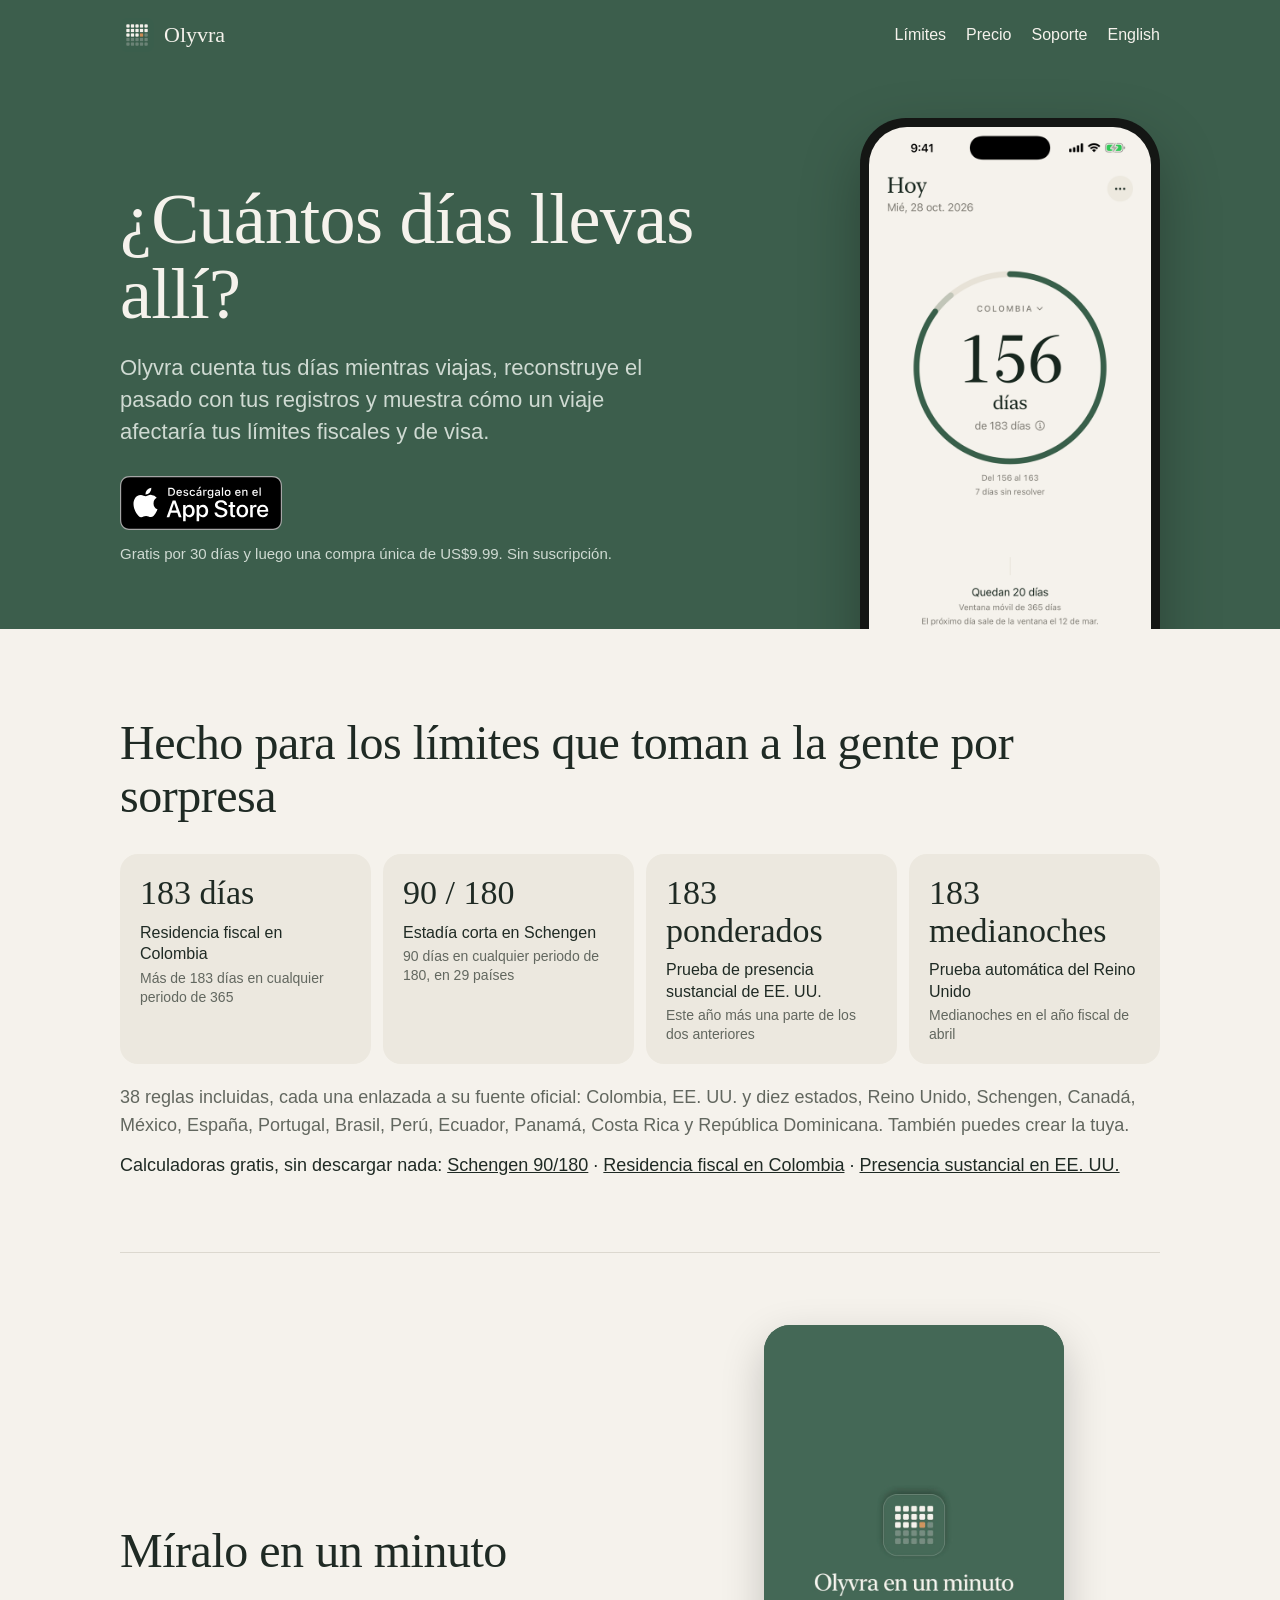
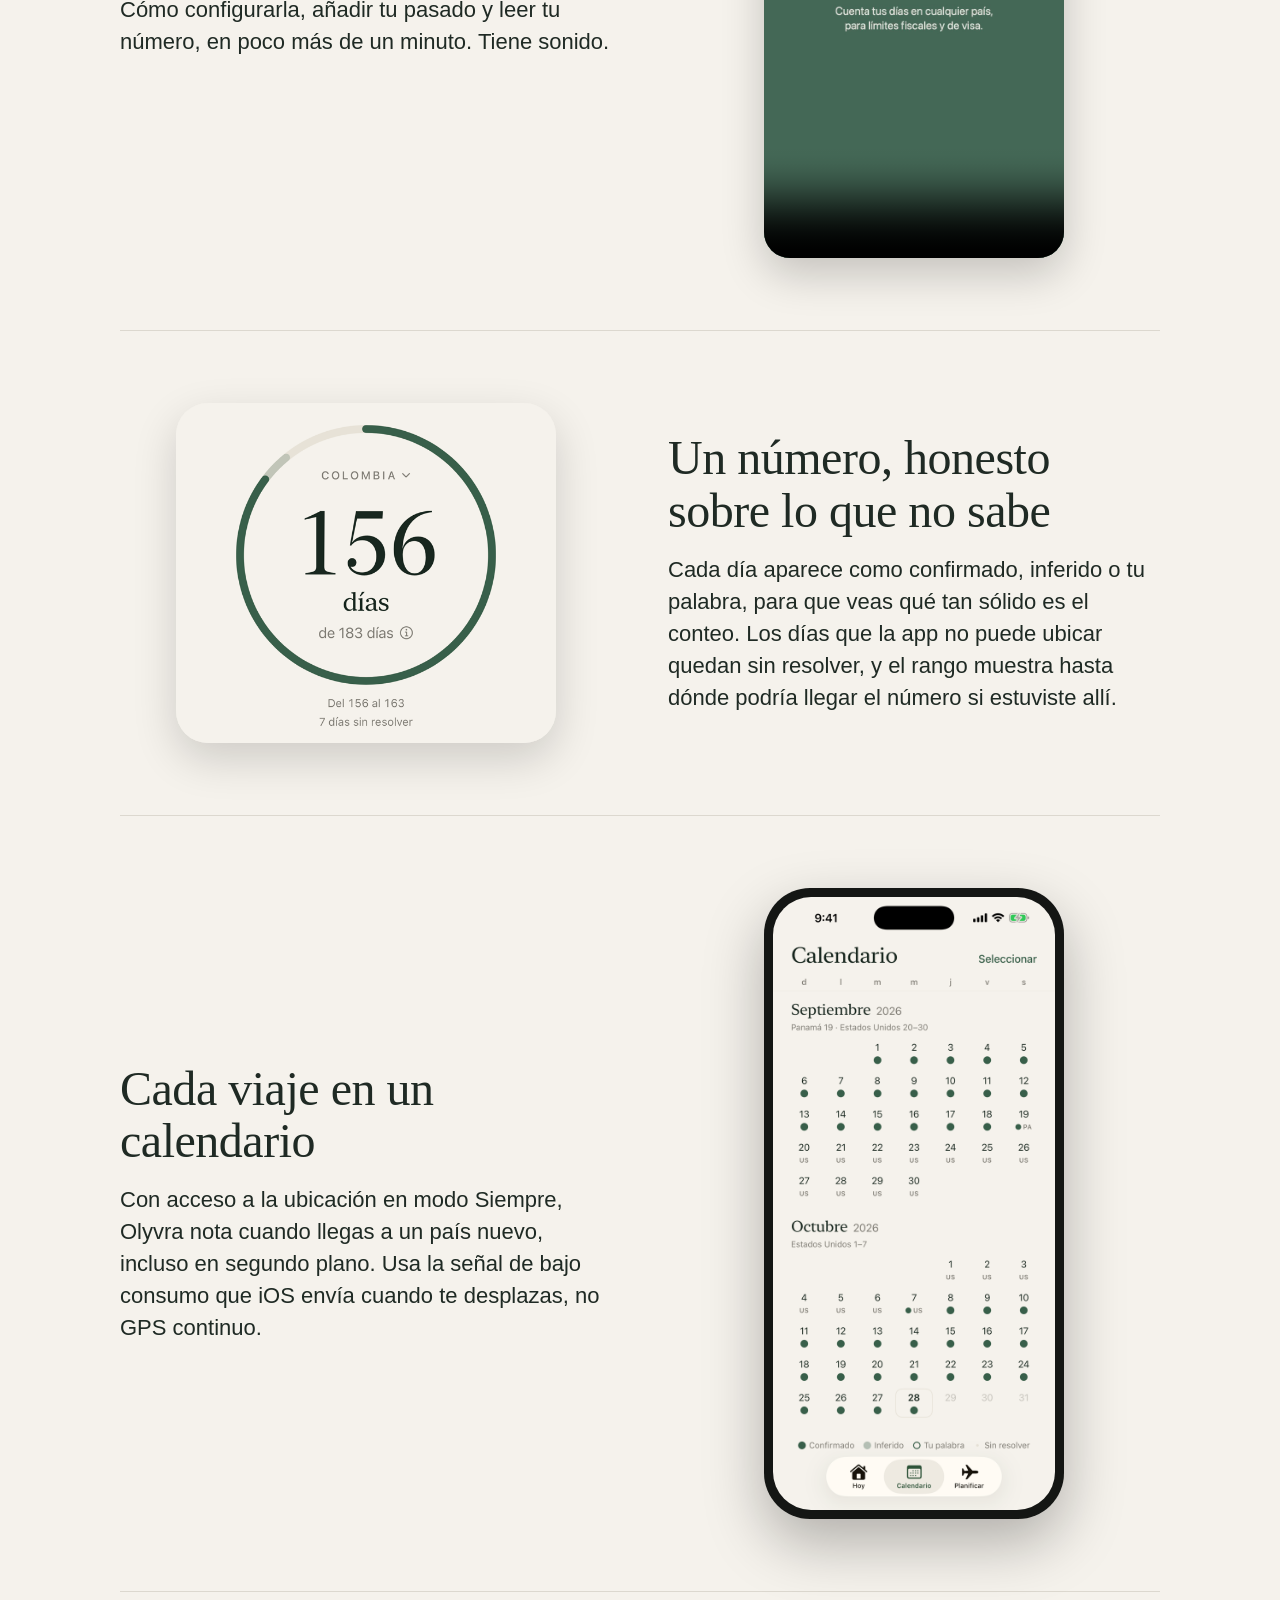
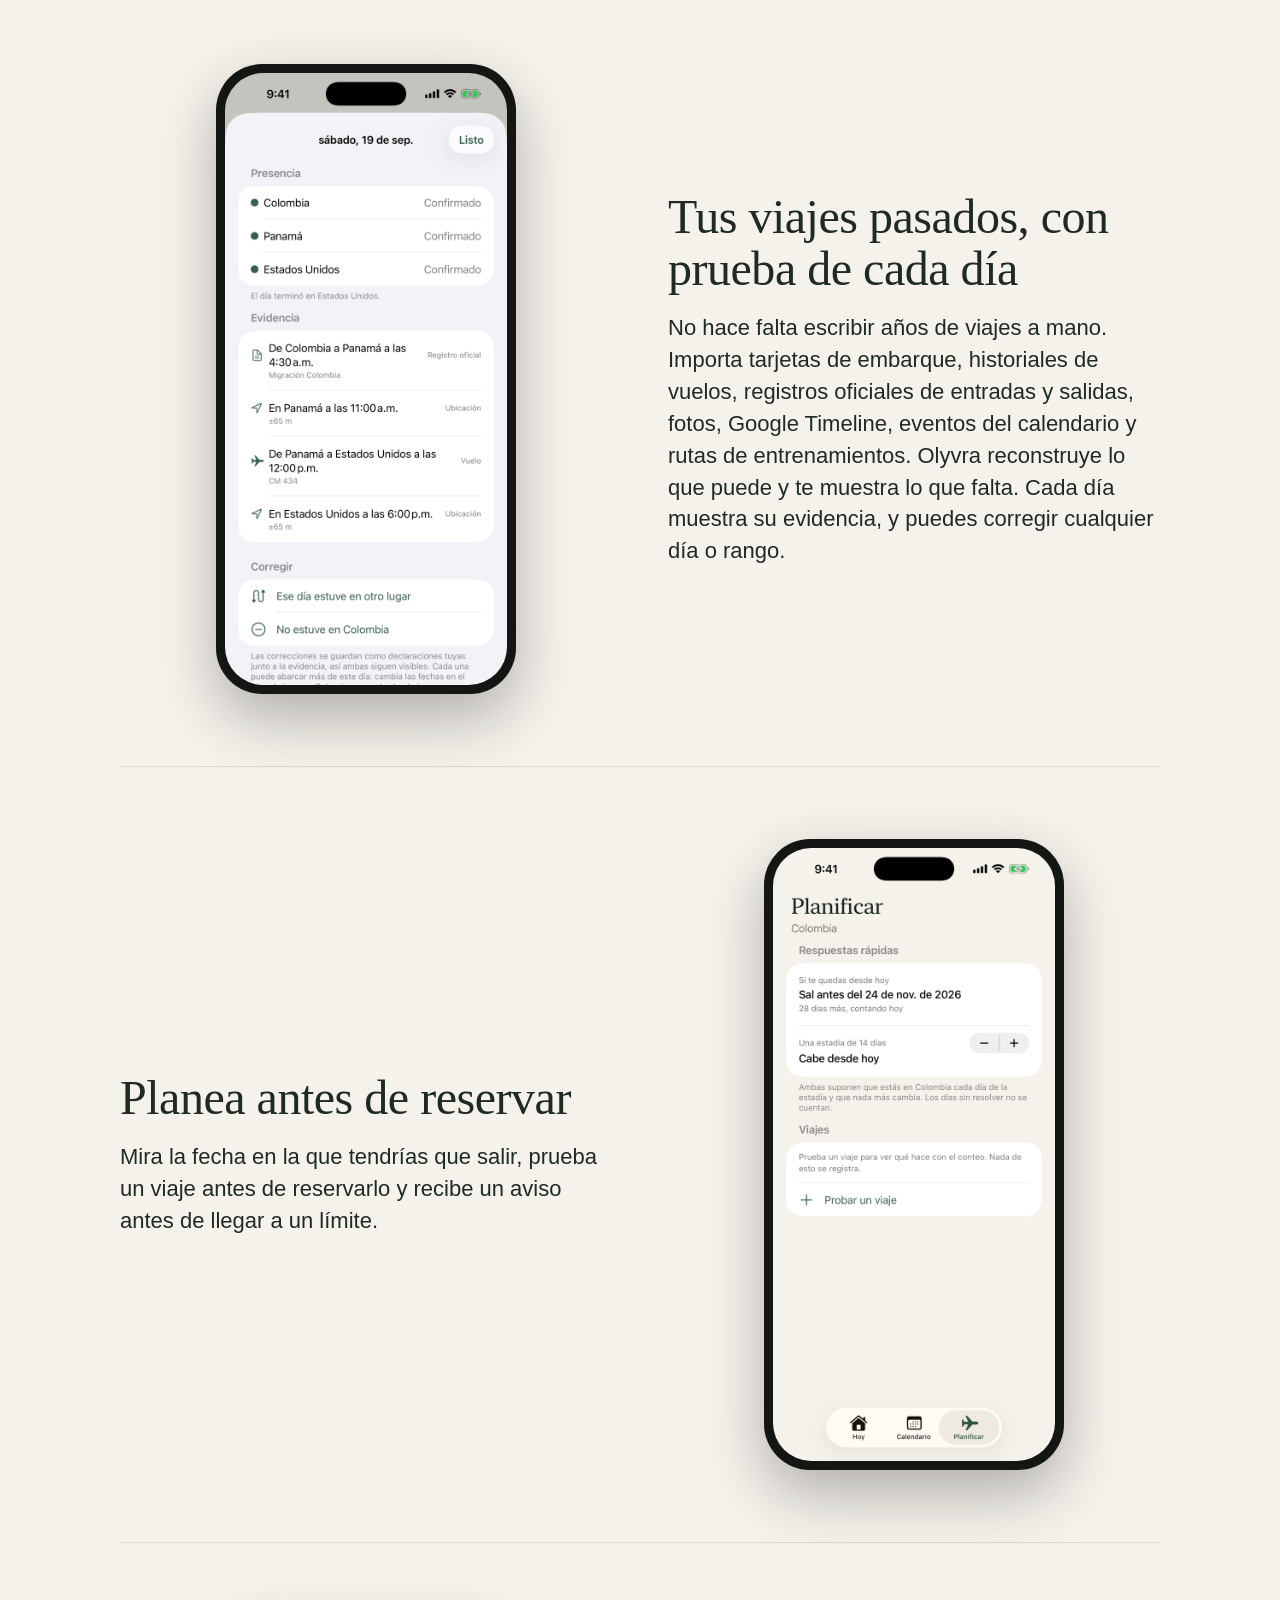
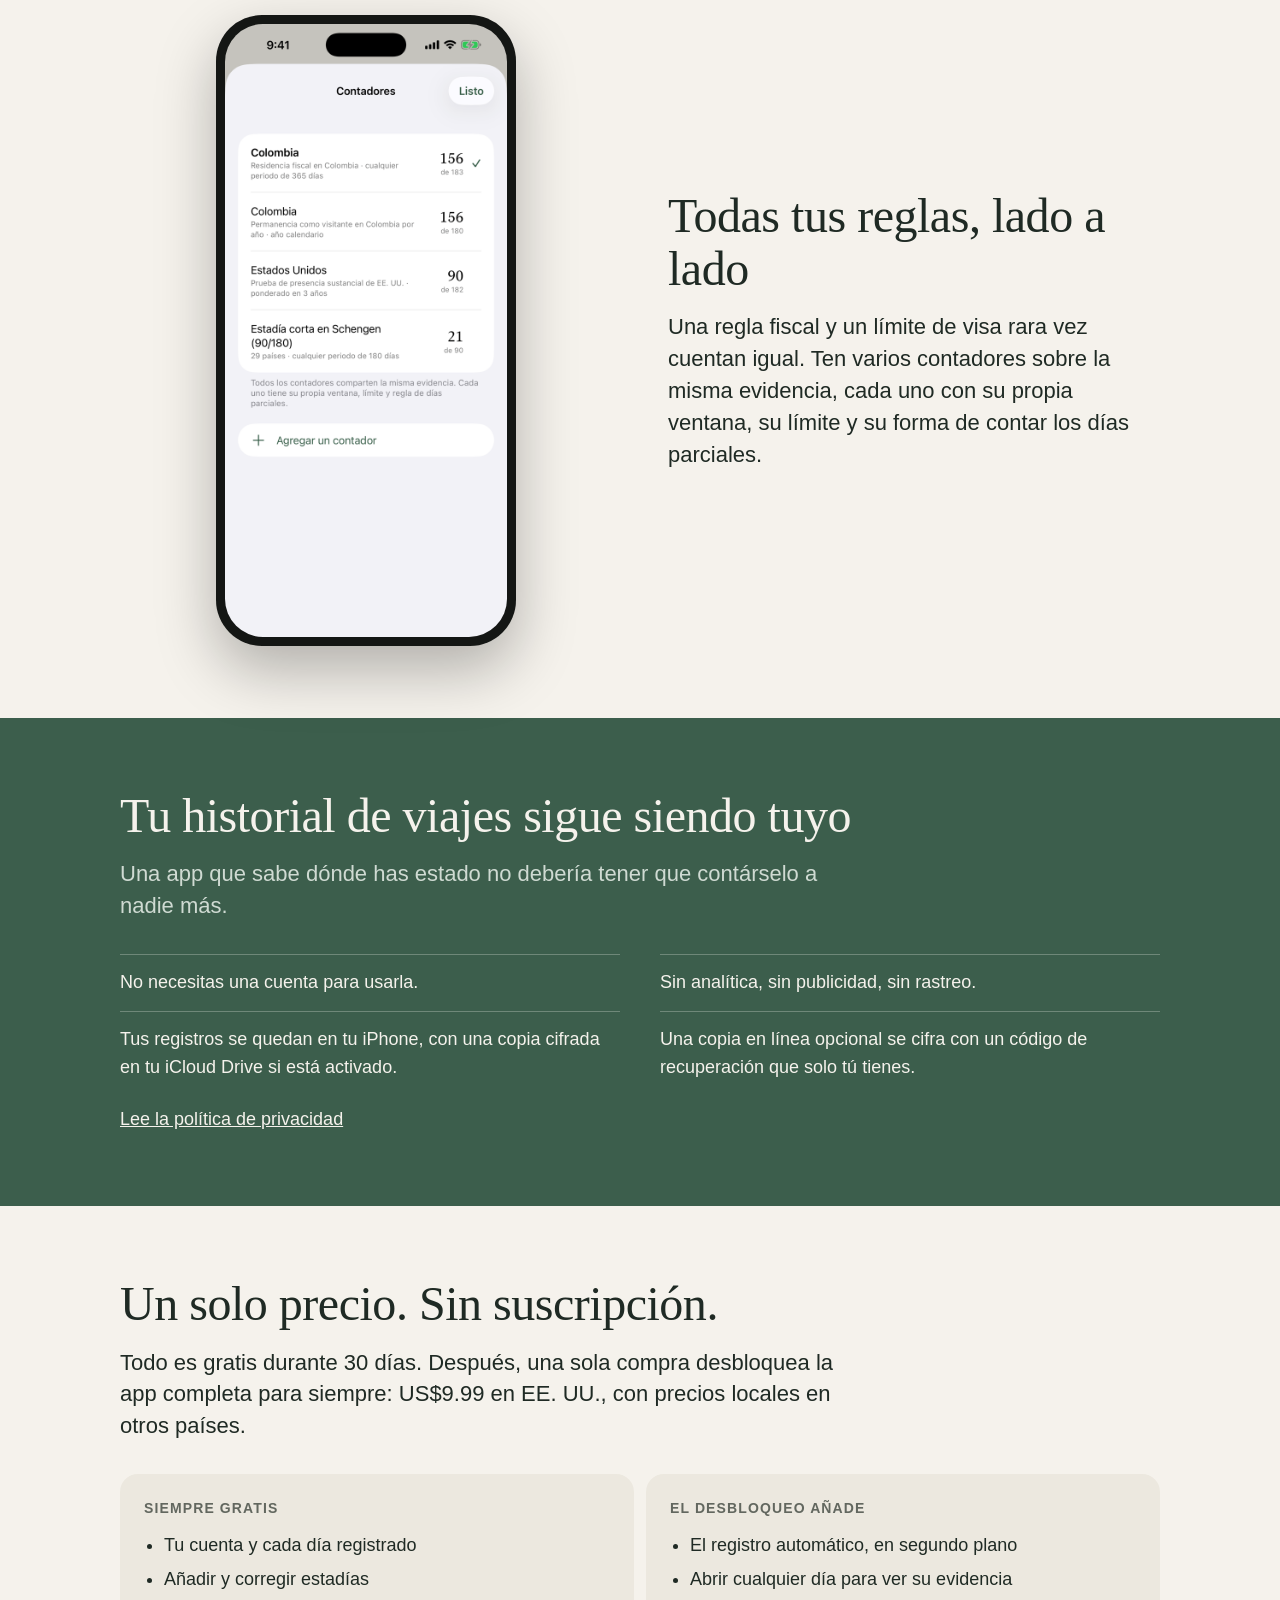
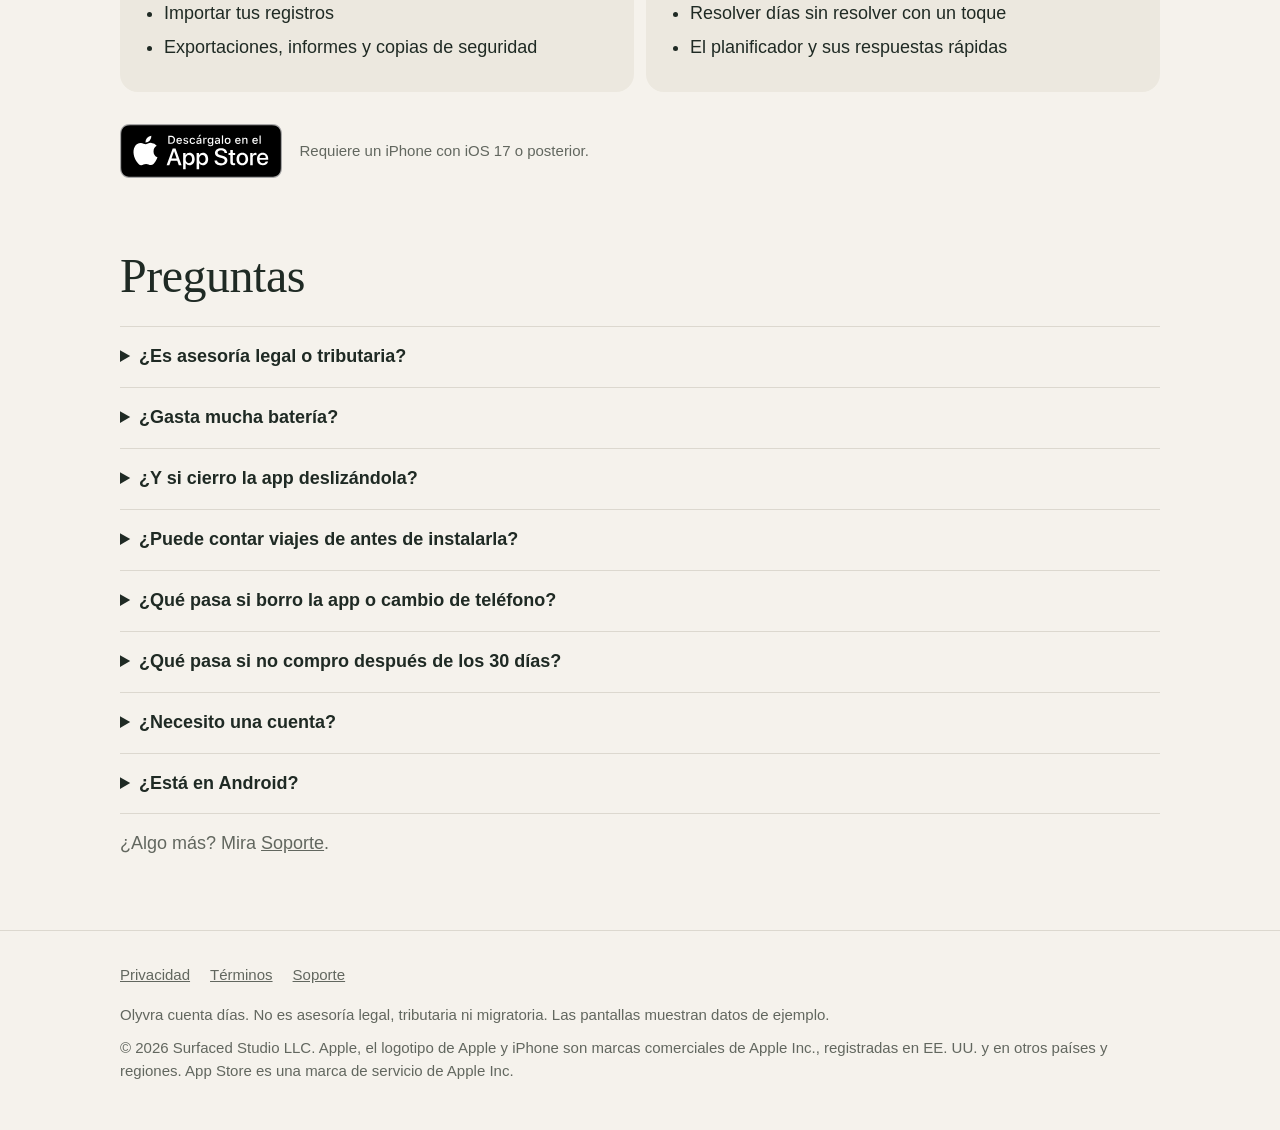
==== commit eb46aab3: "Update pages from olyvra 86d6232" ====
--- a/es.html
+++ b/es.html
@@ -49,6 +49,7 @@
       <div class="limit"><b>183 medianoches</b><span>Prueba automática del Reino Unido</span><small>Medianoches en el año fiscal de abril</small></div>
     </div>
     <p class="muted">38 reglas incluidas, cada una enlazada a su fuente oficial: Colombia, EE. UU. y diez estados, Reino Unido, Schengen, Canadá, México, España, Portugal, Brasil, Perú, Ecuador, Panamá, Costa Rica y República Dominicana. También puedes crear la tuya.</p>
+    <p class="calcs">Calculadoras gratis, sin descargar nada: <a href="calculadora-schengen.html">Schengen 90/180</a> · <a href="calculadora-residencia-fiscal-colombia.html">Residencia fiscal en Colombia</a> · <a href="calculadora-presencia-sustancial.html">Presencia sustancial en EE. UU.</a></p>
   </section>
   <div class="wrap">
     <section class="feature">
--- a/landing.css
+++ b/landing.css
@@ -112,6 +112,61 @@
 
 a:focus-visible, summary:focus-visible { outline: 2px solid currentColor; outline-offset: 3px; border-radius: 4px; }
 
+/* The free calculators */
+.hero.slim { padding-bottom: 48px; }
+.hero.slim h1 { font-size: clamp(36px, 5.6vw, 56px); margin-top: 20px; max-width: 16em; }
+.hero.slim .lede { margin: 16px 0 0; }
+.calc { background: var(--panel); border-radius: 22px; padding: 22px; margin: -24px 0 48px; position: relative; box-shadow: 0 12px 36px rgba(0, 0, 0, 0.08); }
+.trips { display: grid; gap: 10px; }
+.trip { display: grid; grid-template-columns: 1fr 1fr auto; gap: 10px; align-items: end; }
+.trip label, .asof-label { display: grid; gap: 4px; font-size: 14px; color: var(--muted); min-width: 0; }
+.calc input[type="date"] { font: inherit; font-size: 17px; color: var(--ink); background: var(--canvas); border: 1px solid var(--rule); border-radius: 12px; padding: 10px 12px; width: 100%; min-width: 0; min-height: 46px; }
+.trip.bad input { border-color: #b4533c; }
+.calc button { font: inherit; cursor: pointer; border-radius: 12px; border: 1px solid var(--rule); background: var(--canvas); color: var(--ink); min-height: 46px; }
+.calc .remove { width: 46px; font-size: 22px; line-height: 1; color: var(--muted); }
+.calc .add { background: var(--brand); color: var(--on-brand); border-color: var(--brand); padding: 0 18px; font-weight: 600; }
+.calc button:focus-visible, .calc input:focus-visible { outline: 2px solid var(--brand); outline-offset: 2px; }
+.hint { font-size: 14px; color: var(--muted); margin-top: 10px; }
+.calc-actions { display: flex; flex-wrap: wrap; align-items: end; justify-content: space-between; gap: 12px; margin-top: 16px; }
+.asof-label input { width: auto; }
+.result { border-top: 1px solid var(--rule); margin-top: 20px; padding-top: 18px; display: grid; gap: 8px; }
+.result .big { display: flex; align-items: baseline; gap: 12px; flex-wrap: wrap; }
+.result .big b { font-family: ui-serif, "New York", Georgia, serif; font-weight: 400; font-size: clamp(48px, 9vw, 72px); line-height: 1; }
+.result .big span { color: var(--muted); font-size: 16px; max-width: 22em; }
+.result .state { font-weight: 600; }
+.result .state.over { color: #b4533c; }
+.weights { border-collapse: collapse; font-size: 16px; margin: 4px 0; }
+.weights td { padding: 4px 16px 4px 0; border-bottom: 1px solid var(--rule); font-variant-numeric: tabular-nums; }
+.weights td:last-child { text-align: right; padding-right: 0; }
+.private { font-size: 14px; margin-top: 14px; }
+.app-cta { display: grid; gap: 20px; align-items: center; background: var(--brand); color: var(--on-brand); border-radius: 22px; padding: 28px; margin-bottom: 56px; }
+.app-cta h2 { font-size: clamp(26px, 3.4vw, 34px); margin-bottom: 10px; }
+.app-cta p { color: var(--on-brand-muted); max-width: 36em; }
+.app-cta img { height: 54px; width: auto; }
+.prose { padding-bottom: 48px; }
+.prose h2 { font-size: clamp(28px, 3.6vw, 38px); margin-bottom: 16px; }
+.prose p { max-width: 42em; margin-bottom: 14px; }
+.sources { list-style: none; padding: 0; margin: 0; display: grid; gap: 12px; max-width: 46em; }
+.sources li { display: grid; gap: 2px; }
+.sources span { font-size: 15px; color: var(--muted); }
+.more ul { padding-left: 20px; margin: 0; }
+.more li { margin-bottom: 6px; }
+.calcs { margin-top: 12px; }
+@media (prefers-color-scheme: dark) {
+  .result .state.over { color: #e08a73; }
+  .trip.bad input { border-color: #e08a73; }
+}
+@media (max-width: 420px) {
+  .calc { padding: 16px; border-radius: 18px; }
+  .trip { gap: 6px; }
+  .calc input[type="date"] { font-size: 15px; padding: 10px 6px; }
+  .calc .remove { width: 34px; }
+}
+@media (min-width: 760px) {
+  .calc { padding: 32px; }
+  .app-cta { grid-template-columns: 1fr auto; padding: 36px; }
+}
+
 @media (min-width: 520px) {
   .limit-grid { grid-template-columns: repeat(2, minmax(0, 1fr)); }
 }
